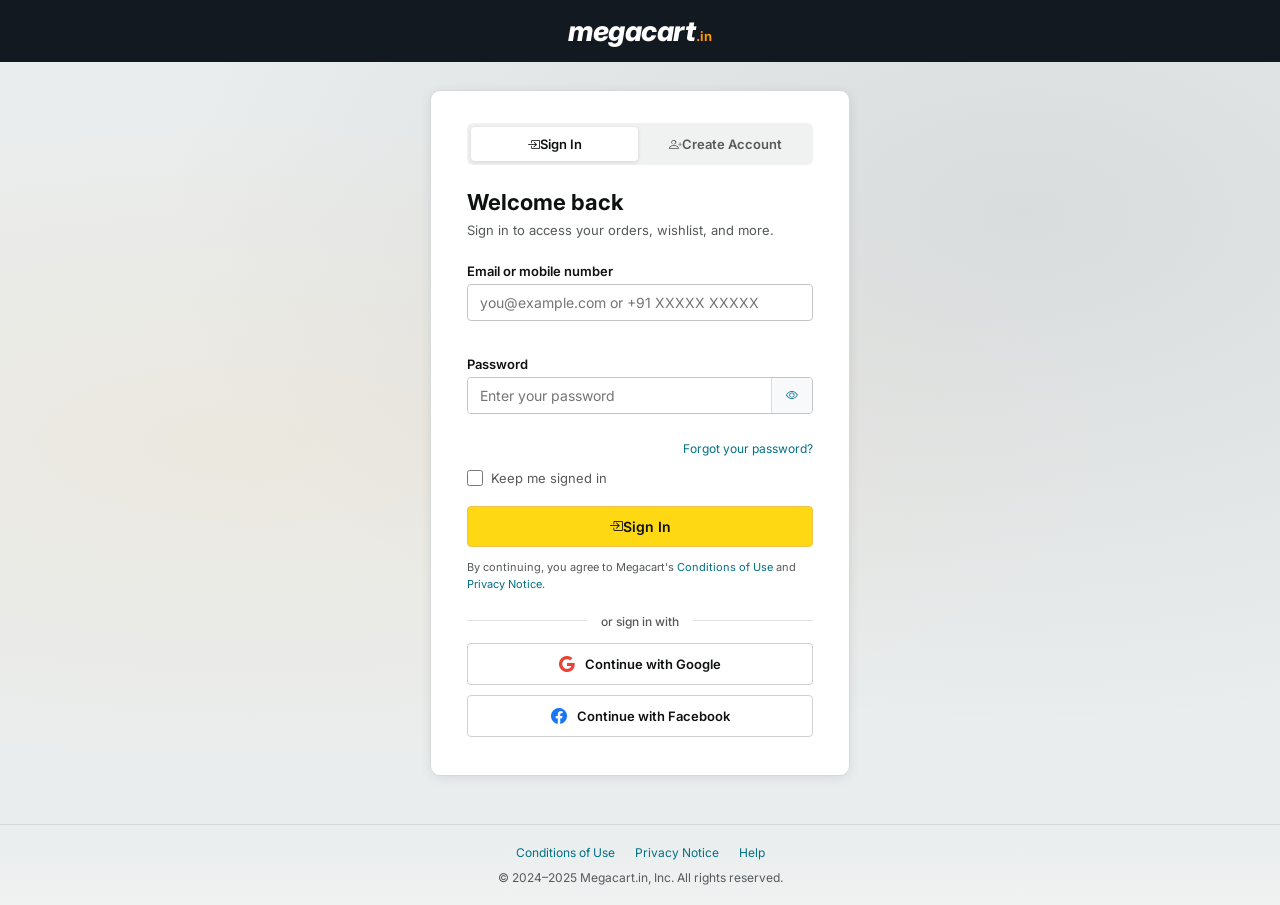
==== index.html @ c6b1d526 "Add files via upload" ====
<!DOCTYPE html>
<html lang="en">
<head>
  <meta charset="UTF-8" />
  <meta name="viewport" content="width=device-width, initial-scale=1.0" />
  <title>Megacart – Shop Smart, Live Better</title>

  <!-- ── AUTH GUARD ─────────────────────────────────────
       Runs synchronously (before CSS/JS load) so there is
       zero flash of the store for unauthenticated users.
  ──────────────────────────────────────────────────── -->
  <script>
    (function () {
      try {
        var user = JSON.parse(localStorage.getItem('megacart_user_v1'));
        if (!user || !user.email) {
          // Not logged in → go to login page, remembering where to return
          window.location.replace('login.html?redirect=index.html');
        }
      } catch (e) {
        window.location.replace('login.html?redirect=index.html');
      }
    })();
  </script>
 
  <link href="https://cdn.jsdelivr.net/npm/bootstrap@5.3.2/dist/css/bootstrap.min.css" rel="stylesheet" />
  
  <link href="https://cdn.jsdelivr.net/npm/bootstrap-icons@1.11.3/font/bootstrap-icons.min.css" rel="stylesheet" />
  <link rel="Shortcut-icon" href="megacart" type="images.png">
  
  <link rel="stylesheet" href="style.css" />
</head>
<body>


<header id="siteHeader">
  <nav class="navbar-top">
    <div class="nav-top-inner">

      
      <a href="#" class="nav-logo" id="logoLink">
        <span class="logo-text">megacart</span><span class="logo-dot">.in</span>
      </a>

      
      <div class="nav-delivery d-none d-md-flex">
        <i class="bi bi-geo-alt-fill delivery-icon"></i>
        <div class="delivery-text">
          <span class="deliver-to">Deliver to</span>
          <span class="deliver-loc">India</span>
        </div>
      </div>

      <!-- Search Bar -->
      <div class="nav-search">
        <select class="search-category" id="searchCategory">
          <option value="all">All</option>
          <option value="electronics">Electronics</option>
          <option value="fashion">Fashion</option>
          <option value="home">Home &amp; Kitchen</option>
          <option value="books">Books</option>
          <option value="sports">Sports</option>
          <option value="beauty">Beauty</option>
          <option value="toys">Toys</option>
        </select>
        <input
          type="text"
          id="searchInput"
          class="search-field"
          placeholder="Search Megacart..."
          autocomplete="off"
        />
        <button class="search-btn" id="searchBtn" aria-label="Search">
          <i class="bi bi-search"></i>
        </button>
      </div>

      <!-- Account & Lists (id used by JS to update when logged in) -->
      <div class="nav-account d-none d-md-flex" id="accountNavBtn">
        <a href="login.html" class="nav-link-item" id="openLoginBtn">
          <span class="nav-label">Hello, Sign in</span>
          <span class="nav-bold">Account &amp; Lists <i class="bi bi-chevron-down small"></i></span>
        </a>
      </div>
      

      <!-- Returns & Orders -->
      <div class="nav-orders d-none d-md-flex">
        <a href="#" class="nav-link-item">
          <span class="nav-label">Returns</span>
          <span class="nav-bold">&amp; Orders</span>
        </a>
      </div>

      <!-- Logout Button (shown only when logged in, controlled by JS) -->
      <button class="nav-logout-btn" id="navLogoutBtn" style="display:none;"
              onclick="handleLogout()" aria-label="Sign out">
        <i class="bi bi-box-arrow-right"></i>
        <span class="nav-logout-text">Sign Out</span>
      </button>

      <!-- Cart Button -->
      <div class="nav-cart" id="cartToggleBtn" role="button" tabindex="0" aria-label="Open cart">
        <i class="bi bi-cart3 cart-icon"></i>
        <span class="cart-count" id="cartCount">0</span>
        <span class="nav-bold d-none d-md-inline">Cart</span>
      </div>

      <!-- Mobile Hamburger -->
      <button class="hamburger-btn d-flex d-md-none" id="mobileMenuBtn" aria-label="Toggle menu">
        <i class="bi bi-list"></i>
      </button>
    </div>
  </nav>

  <!-- ===== SECONDARY NAV ===== -->
  <nav class="navbar-secondary">
    <div class="secondary-inner">
      <a href="#" class="sec-nav-link sec-nav-all" data-category="all">
        <i class="bi bi-list me-1"></i>All
      </a>
      <a href="#" class="sec-nav-link" data-category="deals">Today's Deals</a>
      <a href="#" class="sec-nav-link" data-category="electronics">Electronics</a>
      <a href="#" class="sec-nav-link" data-category="fashion">Fashion</a>
      <a href="#" class="sec-nav-link" data-category="home">Home &amp; Kitchen</a>
      <a href="#" class="sec-nav-link" data-category="books">Books</a>
      <a href="#" class="sec-nav-link" data-category="sports">Sports</a>
      <a href="#" class="sec-nav-link" data-category="beauty">Beauty</a>
      <a href="#" class="sec-nav-link" data-category="toys">Toys</a>
      <a href="#" class="sec-nav-link prime-link">
        <i class="bi bi-lightning-charge-fill me-1"></i>Prime
      </a>
    </div>
  </nav>

  <!-- Mobile Dropdown Menu -->
  <div class="mobile-menu" id="mobileMenu">
    <a href="login.html" class="mobile-menu-link" id="mobileAuthLink" style="color: var(--mc-orange); font-weight:700;"><i class="bi bi-person-circle me-2"></i>Sign In / Create Account</a>
    <a href="#" class="mobile-menu-link" data-category="all">All Categories</a>
    <a href="#" class="mobile-menu-link" data-category="deals">Today's Deals</a>
    <a href="#" class="mobile-menu-link" data-category="electronics">Electronics</a>
    <a href="#" class="mobile-menu-link" data-category="fashion">Fashion</a>
    <a href="#" class="mobile-menu-link" data-category="home">Home &amp; Kitchen</a>
    <a href="#" class="mobile-menu-link" data-category="books">Books</a>
    <a href="#" class="mobile-menu-link" data-category="sports">Sports</a>
    <a href="#" class="mobile-menu-link" data-category="beauty">Beauty</a>
    <a href="#" class="mobile-menu-link" data-category="toys">Toys</a>
    <a href="#" class="mobile-menu-link" id="mobileLogoutLink"
       style="display:none; color:#cc0c39; font-weight:700; border-top: 1px solid #444;"
       onclick="event.preventDefault(); handleLogout();">
      <i class="bi bi-box-arrow-right me-2"></i>Sign Out
    </a>
  </div>
</header>

<!-- =========================================================
     SLIDE-OUT CART PANEL
========================================================== -->
<div class="cart-overlay" id="cartOverlay"></div>
<aside class="cart-panel" id="cartPanel" aria-label="Shopping cart">
  <div class="cart-panel-header">
    <h2><i class="bi bi-cart3 me-2"></i>Your Cart</h2>
    <button class="cart-close-btn" id="cartCloseBtn" aria-label="Close cart">
      <i class="bi bi-x-lg"></i>
    </button>
  </div>

  <div class="cart-panel-body" id="cartItems">
    <!-- Cart items rendered by JS -->
    <div class="cart-empty" id="cartEmpty">
      <i class="bi bi-cart-x"></i>
      <p>Your cart is empty</p>
      <span>Add items to get started</span>
    </div>
  </div>

  <div class="cart-panel-footer" id="cartFooter" style="display:none;">
    <div class="cart-subtotal">
      <span>Subtotal (<span id="cartItemCount">0</span> items):</span>
      <strong id="cartSubtotal">&#8377;0.00</strong>
    </div>
    <button class="btn-checkout">Proceed to Checkout</button>
  </div>
</aside>

<!-- =========================================================
     TOAST NOTIFICATION
========================================================== -->
<div class="mc-toast" id="mcToast"></div>

<!-- =========================================================
     MAIN PAGE CONTENT
========================================================== -->
<main id="pageMain">

  <!-- ===== HERO CAROUSEL ===== -->
  <section class="hero-section" aria-label="Featured banners">
    <div id="heroCarousel" class="carousel slide carousel-fade" data-bs-ride="carousel" data-bs-interval="4500">
      <div class="carousel-indicators" id="carouselIndicators">
        <!-- Rendered by JS -->
      </div>
      <div class="carousel-inner" id="carouselInner">
        <!-- Rendered by JS -->
      </div>
      <button class="carousel-control-prev" type="button" data-bs-target="#heroCarousel" data-bs-slide="prev">
        <span class="carousel-control-prev-icon" aria-hidden="true"></span>
        <span class="visually-hidden">Previous</span>
      </button>
      <button class="carousel-control-next" type="button" data-bs-target="#heroCarousel" data-bs-slide="next">
        <span class="carousel-control-next-icon" aria-hidden="true"></span>
        <span class="visually-hidden">Next</span>
      </button>
    </div>
  </section>

  <!-- ===== SEARCH RESULTS (hidden by default) ===== -->
  <section class="mc-section" id="searchResultsSection" style="display:none;">
    <div class="section-header">
      <h2 class="section-title" id="searchResultsTitle">Search Results</h2>
      <button class="clear-search-btn" id="clearSearchBtn">
        <i class="bi bi-x-circle me-1"></i>Clear
      </button>
    </div>
    <div class="products-grid" id="searchResultsGrid"></div>
  </section>

  <!-- ===== HOME SECTIONS (shown by default) ===== -->
  <div id="homeContent">

    <!-- Category Boxes -->
    <section class="mc-section">
      <h2 class="section-title">Shop by Category</h2>
      <div class="category-grid" id="categoryGrid"></div>
    </section>

    <!-- New Arrivals 2025 -->
    <section class="mc-section new-arrivals-section">
      <div class="section-header">
        <h2 class="section-title">
          <i class="bi bi-rocket-takeoff-fill me-2" style="color:var(--mc-green);"></i>New Arrivals 2025
        </h2>
        <a href="#" class="see-all-link" data-filter="new-launch">See all new</a>
      </div>
      <div class="scroll-row-wrap">
        <button class="scroll-arrow scroll-left" data-target="newArrivalsRow" aria-label="Scroll left">
          <i class="bi bi-chevron-left"></i>
        </button>
        <div class="scroll-row" id="newArrivalsRow"></div>
        <button class="scroll-arrow scroll-right" data-target="newArrivalsRow" aria-label="Scroll right">
          <i class="bi bi-chevron-right"></i>
        </button>
      </div>
    </section>

    <!-- Best Sellers -->
    <section class="mc-section">
      <div class="section-header">
        <h2 class="section-title">Best Sellers</h2>
        <a href="#" class="see-all-link" data-filter="bestseller">See all</a>
      </div>
      <div class="scroll-row-wrap">
        <button class="scroll-arrow scroll-left" data-target="bestSellersRow" aria-label="Scroll left">
          <i class="bi bi-chevron-left"></i>
        </button>
        <div class="scroll-row" id="bestSellersRow"></div>
        <button class="scroll-arrow scroll-right" data-target="bestSellersRow" aria-label="Scroll right">
          <i class="bi bi-chevron-right"></i>
        </button>
      </div>
    </section>

    <!-- Deals of the Day -->
    <section class="mc-section deals-section">
      <div class="section-header">
        <h2 class="section-title">
          <i class="bi bi-lightning-charge-fill text-warning me-2"></i>Deals of the Day
        </h2>
        <a href="#" class="see-all-link" data-filter="deal">See all deals</a>
      </div>
      <div class="scroll-row-wrap">
        <button class="scroll-arrow scroll-left" data-target="dealsRow" aria-label="Scroll left">
          <i class="bi bi-chevron-left"></i>
        </button>
        <div class="scroll-row" id="dealsRow"></div>
        <button class="scroll-arrow scroll-right" data-target="dealsRow" aria-label="Scroll right">
          <i class="bi bi-chevron-right"></i>
        </button>
      </div>
    </section>

    <!-- Recommended for You -->
    <section class="mc-section">
      <div class="section-header">
        <h2 class="section-title">Recommended for You</h2>
        <a href="#" class="see-all-link">See all</a>
      </div>
      <div class="products-grid" id="recommendedGrid"></div>
    </section>

  </div><!-- end #homeContent -->

  <!-- ===== PROMO STRIP ===== -->
  <section class="promo-strip">
    <div class="promo-item">
      <i class="bi bi-truck"></i>
      <div>
        <strong>Free Delivery</strong>
        <span>On orders above &#8377;499</span>
      </div>
    </div>
    <div class="promo-item">
      <i class="bi bi-arrow-return-left"></i>
      <div>
        <strong>Easy Returns</strong>
        <span>30-day return policy</span>
      </div>
    </div>
    <div class="promo-item">
      <i class="bi bi-shield-check"></i>
      <div>
        <strong>Secure Payments</strong>
        <span>100% safe &amp; secure</span>
      </div>
    </div>
    <div class="promo-item">
      <i class="bi bi-headset"></i>
      <div>
        <strong>24/7 Support</strong>
        <span>Dedicated customer care</span>
      </div>
    </div>
  </section>

</main>

<!-- =========================================================
     PRODUCT DETAIL MODAL
========================================================== -->
<div class="modal-overlay" id="productModalOverlay"></div>
<div class="product-modal" id="productModal" role="dialog" aria-modal="true" aria-labelledby="modalProductTitle">
  <button class="modal-close-btn" id="modalCloseBtn" aria-label="Close product detail">
    <i class="bi bi-x-lg"></i>
  </button>
  <div class="product-modal-inner">
    <!-- Left: Image -->
    <div class="modal-gallery">
      <img src="" alt="" id="modalMainImage" class="modal-main-img" />
      <div class="modal-thumbnails" id="modalThumbnails"></div>
    </div>
    <!-- Right: Details -->
    <div class="modal-details">
      <span class="modal-badge" id="modalBadge"></span>
      <h2 id="modalProductTitle"></h2>
      <div class="modal-meta">
        <span class="modal-category" id="modalCategory"></span>
        <span class="modal-separator">|</span>
        <span id="modalRating"></span>
      </div>
      <div class="modal-price-block">
        <span class="modal-price" id="modalPrice"></span>
        <span class="modal-original-price" id="modalOriginalPrice"></span>
        <span class="modal-discount" id="modalDiscount"></span>
      </div>
      <p class="modal-description" id="modalDescription"></p>
      <ul class="modal-features" id="modalFeatures"></ul>
      <div class="modal-stock" id="modalStock"></div>
      <div class="modal-qty-row">
        <label>Qty:</label>
        <div class="qty-control">
          <button class="qty-btn" id="modalQtyDec">&#8722;</button>
          <span class="qty-value" id="modalQtyVal">1</span>
          <button class="qty-btn" id="modalQtyInc">+</button>
        </div>
      </div>
      <div class="modal-actions">
        <button class="btn-add-cart-modal" id="modalAddToCart">
          <i class="bi bi-cart-plus me-2"></i>Add to Cart
        </button>
        <button class="btn-buy-now">
          <i class="bi bi-bolt me-2"></i>Buy Now
        </button>
      </div>
      <div class="modal-delivery">
        <i class="bi bi-truck me-2"></i>
        <span>Free delivery by <strong id="modalDeliveryDate"></strong></span>
      </div>
    </div>
  </div>
</div>

<!-- =========================================================
     FOOTER
========================================================== -->
<footer class="site-footer">

  <!-- Back to top bar -->
  <div class="footer-top-bar" id="backToTop" role="button" tabindex="0">
    Back to top
  </div>

  <div class="footer-main">
    <div class="footer-columns">
      <div class="footer-col">
        <h4>Get to Know Us</h4>
        <ul>
          <li><a href="#">About Megacart</a></li>
          <li><a href="#">Careers</a></li>
          <li><a href="#">Press Releases</a></li>
          <li><a href="#">Megacart Cares</a></li>
        </ul>
      </div>
      <div class="footer-col">
        <h4>Connect With Us</h4>
        <ul>
          <li><a href="#"><i class="bi bi-facebook me-2"></i>Facebook</a></li>
          <li><a href="#"><i class="bi bi-twitter-x me-2"></i>Twitter / X</a></li>
          <li><a href="#"><i class="bi bi-instagram me-2"></i>Instagram</a></li>
          <li><a href="#"><i class="bi bi-youtube me-2"></i>YouTube</a></li>
        </ul>
      </div>
      <div class="footer-col">
        <h4>Make Money With Us</h4>
        <ul>
          <li><a href="#">Sell on Megacart</a></li>
          <li><a href="#">Become an Affiliate</a></li>
          <li><a href="#">Advertise Your Products</a></li>
          <li><a href="#">Self-Publish with Us</a></li>
        </ul>
      </div>
      <div class="footer-col">
        <h4>Let Us Help You</h4>
        <ul>
          <li><a href="#">Your Account</a></li>
          <li><a href="#">Your Orders</a></li>
          <li><a href="#">Shipping Rates &amp; Policies</a></li>
          <li><a href="#">Returns &amp; Replacements</a></li>
          <li><a href="#">Manage Your Content</a></li>
          <li><a href="#">Help</a></li>
        </ul>
      </div>
    </div>
  </div>

  <div class="footer-divider"></div>

  <div class="footer-bottom">
    <div class="footer-logo">
      <span class="logo-text">megacart</span><span class="logo-dot">.in</span>
    </div>
    <div class="footer-policies">
      <a href="#">Conditions of Use</a>
      <a href="#">Privacy Notice</a>
      <a href="#">Interest-Based Ads</a>
    </div>
    <p class="footer-copy">&copy; 2024&ndash;2025, Megacart.in, Inc. or its affiliates. All rights reserved.</p>
  </div>

</footer>

<!-- =========================================================
     LOGIN / REGISTER MODAL
========================================================== -->
<div class="auth-overlay" id="authOverlay"></div>
<div class="auth-modal" id="authModal" role="dialog" aria-modal="true" aria-labelledby="authTitle">

  <!-- Close button -->
  <button class="auth-close-btn" id="authCloseBtn" aria-label="Close">
    <i class="bi bi-x-lg"></i>
  </button>

  <!-- Megacart logo -->
  <div class="auth-logo">
    <span class="logo-text">megacart</span><span class="logo-dot">.in</span>
  </div>

  <!-- ── Sign In View ── -->
  <div class="auth-view" id="loginView" style="display:block;">
    <h2 class="auth-title" id="authTitle">Sign In</h2>

    <form id="loginForm" novalidate>
      <div class="auth-field">
        <label for="loginEmail">Email or mobile phone number</label>
        <input type="text" id="loginEmail" class="auth-input"
               placeholder="you@example.com" autocomplete="email" />
        <span class="field-error" id="loginEmailError"></span>
      </div>

      <div class="auth-field">
        <label for="loginPassword">Password</label>
        <div class="password-wrap" id="loginPwdWrap">
          <input type="password" id="loginPassword" class="auth-input"
                 placeholder="At least 6 characters" autocomplete="current-password" />
          <button type="button" class="toggle-pwd-btn" data-target="loginPassword">Show</button>
        </div>
        <span class="field-error" id="loginPasswordError"></span>
      </div>

      <button type="submit" class="auth-submit-btn">Sign In</button>
    </form>

    <p class="auth-terms">
      By continuing, you agree to Megacart's
      <a href="#">Conditions of Use</a> and <a href="#">Privacy Notice</a>.
    </p>

    <div class="auth-divider"><span>New to Megacart?</span></div>
    <button class="auth-switch-btn" id="goToRegister">
      <i class="bi bi-person-plus me-2"></i>Create your Megacart account
    </button>
  </div>

  <!-- ── Register View ── -->
  <div class="auth-view" id="registerView" style="display:none;">
    <h2 class="auth-title">Create Account</h2>

    <form id="registerForm" novalidate>
      <div class="auth-field">
        <label for="regName">Your name</label>
        <input type="text" id="regName" class="auth-input"
               placeholder="First and last name" autocomplete="name" />
        <span class="field-error" id="regNameError"></span>
      </div>

      <div class="auth-field">
        <label for="regEmail">Email address</label>
        <input type="email" id="regEmail" class="auth-input"
               placeholder="you@example.com" autocomplete="email" />
        <span class="field-error" id="regEmailError"></span>
      </div>

      <div class="auth-field">
        <label for="regPhone">Mobile number</label>
        <input type="tel" id="regPhone" class="auth-input"
               placeholder="10-digit mobile number" autocomplete="tel" maxlength="10" inputmode="numeric" />
        <span class="field-error" id="regPhoneError"></span>
      </div>

      <div class="auth-field">
        <label for="regPassword">Password</label>
        <div class="password-wrap" id="regPwdWrap">
          <input type="password" id="regPassword" class="auth-input"
                 placeholder="At least 6 characters" autocomplete="new-password" />
          <button type="button" class="toggle-pwd-btn" data-target="regPassword">Show</button>
        </div>
        <span class="field-error" id="regPasswordError"></span>
      </div>

      <div class="auth-field">
        <label for="regConfirm">Re-enter password</label>
        <input type="password" id="regConfirm" class="auth-input"
               placeholder="Re-enter your password" autocomplete="new-password" />
        <span class="field-error" id="regConfirmError"></span>
      </div>

      <button type="submit" class="auth-submit-btn">Create your Megacart account</button>
    </form>

    <p class="auth-terms">
      By creating an account, you agree to Megacart's
      <a href="#">Conditions of Use</a> and <a href="#">Privacy Notice</a>.
    </p>

    <div class="auth-divider"><span>Already have an account?</span></div>
    <button class="auth-switch-btn" id="goToLogin">
      <i class="bi bi-box-arrow-in-right me-2"></i>Sign in to your account
    </button>
  </div>

</div><!-- end #authModal -->

<!-- Bootstrap 5 JS Bundle -->
<script src="https://cdn.jsdelivr.net/npm/bootstrap@5.3.2/dist/js/bootstrap.bundle.min.js"></script>
<!-- Custom Script -->
<script src="script.js"></script>
</body>
</html>
---- style.css ----
/* =====================================================
   Megacart – style.css
   Amazon-inspired theme:
     Primary dark:  #131921  (top navbar)
     Secondary:     #232f3e  (secondary navbar)
     Accent orange: #ff9900
     Hover orange:  #f3a847
     Text:          #0f1111
     Muted text:    #565959
     Background:    #eaeded
   ===================================================== */

/* ── 1. CSS Variables ─────────────────────────────── */
:root {
  --mc-dark:        #131921;
  --mc-dark2:       #232f3e;
  --mc-orange:      #ff9900;
  --mc-orange-h:    #f3a847;
  --mc-orange-dark: #e47911;
  --mc-white:       #ffffff;
  --mc-bg:          #eaeded;
  --mc-card-bg:     #ffffff;
  --mc-text:        #0f1111;
  --mc-muted:       #565959;
  --mc-border:      #ddd;
  --mc-red:         #cc0c39;
  --mc-green:       #007600;
  --mc-blue:        #007185;
  --mc-yellow:      #ffd814;
  --mc-radius:      8px;
  --mc-shadow:      0 2px 8px rgba(0,0,0,.12);
  --mc-shadow-lg:   0 4px 20px rgba(0,0,0,.18);
  --mc-transition:  all 0.22s ease;
}

/* ── 2. Reset & Base ──────────────────────────────── */
*, *::before, *::after { box-sizing: border-box; margin: 0; padding: 0; }

html { scroll-behavior: smooth; }

body {
  font-family: 'Segoe UI', Arial, sans-serif;
  font-size: 14px;
  line-height: 1.5;
  background: var(--mc-bg);
  color: var(--mc-text);
  overflow-x: hidden;
}

a { text-decoration: none; color: inherit; }
img { max-width: 100%; display: block; }
button { cursor: pointer; }
ul { list-style: none; padding: 0; margin: 0; }

/* Custom scrollbar */
::-webkit-scrollbar { width: 6px; height: 6px; }
::-webkit-scrollbar-track { background: #f0f0f0; }
::-webkit-scrollbar-thumb { background: #bbb; border-radius: 3px; }
::-webkit-scrollbar-thumb:hover { background: #888; }

/* ── 3. TOP NAVBAR ────────────────────────────────── */
.navbar-top {
  background: var(--mc-dark);
  position: sticky;
  top: 0;
  z-index: 1000;
  box-shadow: 0 2px 6px rgba(0,0,0,.4);
}

.nav-top-inner {
  display: flex;
  align-items: center;
  gap: 6px;
  padding: 8px 12px;
  max-width: 1600px;
  margin: 0 auto;
}

/* Logo */
.nav-logo {
  display: flex;
  align-items: flex-end;
  border: 2px solid transparent;
  padding: 4px 6px;
  border-radius: 3px;
  text-decoration: none;
  flex-shrink: 0;
  transition: var(--mc-transition);
  white-space: nowrap;
}
.nav-logo:hover { border-color: var(--mc-white); }
.logo-text {
  font-size: 22px;
  font-weight: 800;
  color: var(--mc-white);
  letter-spacing: -0.5px;
  font-style: italic;
}
.logo-dot {
  font-size: 11px;
  color: var(--mc-orange);
  font-weight: 700;
  margin-bottom: 3px;
}

/* Delivery location */
.nav-delivery {
  display: flex;
  align-items: center;
  gap: 4px;
  border: 2px solid transparent;
  padding: 4px 6px;
  border-radius: 3px;
  transition: var(--mc-transition);
  flex-shrink: 0;
}
.nav-delivery:hover { border-color: var(--mc-white); }
.delivery-icon { color: var(--mc-white); font-size: 15px; }
.delivery-text { display: flex; flex-direction: column; }
.deliver-to { font-size: 11px; color: #ccc; }
.deliver-loc { font-size: 13px; font-weight: 700; color: var(--mc-white); white-space: nowrap; }

/* Search bar */
.nav-search {
  flex: 1;
  display: flex;
  border-radius: 4px;
  overflow: hidden;
  min-width: 0;
  max-width: 720px;
  height: 40px;
}
.search-category {
  background: #f3f3f3;
  border: none;
  padding: 0 10px;
  font-size: 12px;
  color: var(--mc-text);
  border-right: 1px solid #ccc;
  cursor: pointer;
  flex-shrink: 0;
  max-width: 120px;
}
.search-category:focus { outline: none; }
.search-field {
  flex: 1;
  border: none;
  padding: 0 14px;
  font-size: 15px;
  background: var(--mc-white);
  min-width: 0;
}
.search-field:focus { outline: none; }
.search-btn {
  background: var(--mc-orange);
  border: none;
  padding: 0 16px;
  font-size: 18px;
  color: var(--mc-text);
  flex-shrink: 0;
  transition: var(--mc-transition);
}
.search-btn:hover { background: var(--mc-orange-h); }

/* Nav link items (Account, Orders) */
.nav-account,
.nav-orders {
  flex-shrink: 0;
  border: 2px solid transparent;
  padding: 4px 6px;
  border-radius: 3px;
  transition: var(--mc-transition);
}
.nav-account:hover,
.nav-orders:hover { border-color: var(--mc-white); }
.nav-link-item {
  display: flex;
  flex-direction: column;
  color: var(--mc-white);
  text-decoration: none;
}
.nav-label { font-size: 11px; color: #ccc; }
.nav-bold { font-size: 13px; font-weight: 700; color: var(--mc-white); white-space: nowrap; }

/* Cart */
.nav-cart {
  display: flex;
  align-items: flex-end;
  gap: 3px;
  padding: 4px 8px;
  border: 2px solid transparent;
  border-radius: 3px;
  cursor: pointer;
  transition: var(--mc-transition);
  flex-shrink: 0;
  position: relative;
}
.nav-cart:hover { border-color: var(--mc-white); }
.cart-icon { font-size: 28px; color: var(--mc-white); }
.cart-count {
  position: absolute;
  top: 0;
  left: 22px;
  background: var(--mc-orange);
  color: var(--mc-text);
  font-size: 12px;
  font-weight: 800;
  min-width: 20px;
  height: 20px;
  border-radius: 50%;
  display: flex;
  align-items: center;
  justify-content: center;
  line-height: 1;
}

/* Hamburger */
.hamburger-btn {
  background: transparent;
  border: 2px solid transparent;
  color: var(--mc-white);
  font-size: 26px;
  border-radius: 3px;
  padding: 2px 6px;
  margin-left: auto;
  transition: var(--mc-transition);
}
.hamburger-btn:hover { border-color: var(--mc-white); }

/* ── Logout Button (Navbar) ───────────────────────── */
.nav-logout-btn {
  display: flex;
  align-items: center;
  gap: 6px;
  background: transparent;
  border: 2px solid #cc0c39;
  color: #ff6b6b;
  font-size: 13px;
  font-weight: 700;
  padding: 6px 12px;
  border-radius: 4px;
  cursor: pointer;
  flex-shrink: 0;
  transition: var(--mc-transition);
  white-space: nowrap;
  letter-spacing: 0.3px;
}
.nav-logout-btn i {
  font-size: 16px;
}
.nav-logout-btn:hover {
  background: #cc0c39;
  color: var(--mc-white);
  box-shadow: 0 0 12px rgba(204, 12, 57, 0.5);
  transform: translateY(-1px);
}
.nav-logout-btn:active {
  transform: translateY(0);
}
@media (max-width: 768px) {
  .nav-logout-text { display: none; }
  .nav-logout-btn {
    padding: 6px 8px;
    border-width: 1px;
  }
}

/* ── 4. SECONDARY NAVBAR ──────────────────────────── */
.navbar-secondary {
  background: var(--mc-dark2);
  overflow-x: auto;
  scrollbar-width: none;
}
.navbar-secondary::-webkit-scrollbar { display: none; }
.secondary-inner {
  display: flex;
  align-items: center;
  gap: 0;
  max-width: 1600px;
  margin: 0 auto;
  padding: 0 8px;
  white-space: nowrap;
}
.sec-nav-link {
  color: var(--mc-white);
  font-size: 13px;
  font-weight: 500;
  padding: 8px 14px;
  border: 2px solid transparent;
  border-radius: 3px;
  display: inline-block;
  transition: var(--mc-transition);
}
.sec-nav-link:hover, .sec-nav-link.active { border-color: var(--mc-white); color: var(--mc-white); }
.sec-nav-all { font-weight: 700; }
.prime-link { color: #00a8e0; }
.prime-link:hover { color: #00a8e0; border-color: #00a8e0; }

/* Mobile Menu (hidden by default) */
.mobile-menu {
  background: var(--mc-dark);
  display: none;
  flex-direction: column;
  border-top: 1px solid #333;
  max-height: 0;
  overflow: hidden;
  transition: max-height 0.3s ease;
}
.mobile-menu.open {
  display: flex;
  max-height: 500px;
}
.mobile-menu-link {
  color: var(--mc-white);
  padding: 12px 20px;
  font-size: 14px;
  border-bottom: 1px solid #333;
  transition: var(--mc-transition);
}
.mobile-menu-link:hover { background: #2a2a2a; color: var(--mc-orange); }

/* ── 5. CART PANEL (Slide-out) ────────────────────── */
.cart-overlay {
  position: fixed;
  inset: 0;
  background: rgba(0,0,0,.55);
  z-index: 1050;
  opacity: 0;
  pointer-events: none;
  transition: opacity 0.3s ease;
}
.cart-overlay.active {
  opacity: 1;
  pointer-events: all;
}

.cart-panel {
  position: fixed;
  top: 0;
  right: 0;
  width: min(420px, 100vw);
  height: 100%;
  background: var(--mc-white);
  z-index: 1100;
  display: flex;
  flex-direction: column;
  transform: translateX(100%);
  transition: transform 0.35s cubic-bezier(.4,0,.2,1);
  box-shadow: -4px 0 24px rgba(0,0,0,.2);
}
.cart-panel.open { transform: translateX(0); }

.cart-panel-header {
  display: flex;
  align-items: center;
  justify-content: space-between;
  padding: 14px 20px;
  background: #232f3e;
  color: var(--mc-white);
}
.cart-panel-header h2 { font-size: 18px; font-weight: 700; }
.cart-close-btn {
  background: transparent;
  border: none;
  color: var(--mc-white);
  font-size: 20px;
  padding: 4px;
  transition: var(--mc-transition);
}
.cart-close-btn:hover { color: var(--mc-orange); transform: rotate(90deg); }

.cart-panel-body {
  flex: 1;
  overflow-y: auto;
  padding: 12px 16px;
}

/* Empty cart state */
.cart-empty {
  display: flex;
  flex-direction: column;
  align-items: center;
  justify-content: center;
  height: 100%;
  gap: 8px;
  color: var(--mc-muted);
  text-align: center;
  padding: 40px 20px;
}
.cart-empty i { font-size: 64px; color: #ccc; }
.cart-empty p { font-size: 18px; font-weight: 600; color: var(--mc-text); }
.cart-empty span { font-size: 13px; }

/* Cart item cards */
.cart-item {
  display: flex;
  gap: 12px;
  padding: 14px 0;
  border-bottom: 1px solid #eee;
}
.cart-item-img {
  width: 72px;
  height: 72px;
  object-fit: contain;
  border-radius: 4px;
  border: 1px solid #eee;
  flex-shrink: 0;
  background: #fafafa;
}
.cart-item-info { flex: 1; min-width: 0; }
.cart-item-name {
  font-size: 13px;
  font-weight: 500;
  color: var(--mc-text);
  display: -webkit-box;
  -webkit-line-clamp: 2;
  line-clamp: 2;
  -webkit-box-orient: vertical;
  overflow: hidden;
  margin-bottom: 4px;
}
.cart-item-price { font-size: 16px; font-weight: 700; color: var(--mc-text); margin-bottom: 8px; }
.cart-item-controls {
  display: flex;
  align-items: center;
  gap: 8px;
}
.cart-qty-btn {
  background: #f0f2f2;
  border: 1px solid var(--mc-border);
  border-radius: 3px;
  width: 28px;
  height: 28px;
  font-size: 16px;
  font-weight: 600;
  color: var(--mc-text);
  display: flex;
  align-items: center;
  justify-content: center;
  transition: var(--mc-transition);
}
.cart-qty-btn:hover { background: var(--mc-orange); border-color: var(--mc-orange-dark); color: var(--mc-text); }
.cart-qty-display {
  font-size: 14px;
  font-weight: 700;
  min-width: 24px;
  text-align: center;
}
.cart-remove-btn {
  background: transparent;
  border: none;
  color: var(--mc-blue);
  font-size: 12px;
  padding: 0;
  margin-left: 4px;
  transition: var(--mc-transition);
}
.cart-remove-btn:hover { color: var(--mc-red); text-decoration: underline; }

.cart-panel-footer {
  padding: 16px 20px;
  border-top: 1px solid #eee;
  background: #fafafa;
}
.cart-subtotal {
  display: flex;
  justify-content: space-between;
  align-items: center;
  font-size: 14px;
  margin-bottom: 12px;
}
.cart-subtotal strong { font-size: 18px; font-weight: 700; }
.btn-checkout {
  width: 100%;
  background: var(--mc-yellow);
  border: 1px solid #fcd200;
  border-radius: 20px;
  padding: 10px;
  font-size: 14px;
  font-weight: 600;
  color: var(--mc-text);
  transition: var(--mc-transition);
}
.btn-checkout:hover { background: #f7ca00; }

/* ── 6. TOAST NOTIFICATION ────────────────────────── */
.mc-toast {
  position: fixed;
  bottom: 24px;
  right: 24px;
  background: #333;
  color: var(--mc-white);
  padding: 12px 20px;
  border-radius: 4px;
  font-size: 14px;
  z-index: 2000;
  box-shadow: var(--mc-shadow-lg);
  transform: translateY(40px);
  opacity: 0;
  pointer-events: none;
  transition: opacity 0.3s ease, transform 0.3s ease;
  max-width: 320px;
}
.mc-toast.show {
  opacity: 1;
  transform: translateY(0);
  pointer-events: all;
}
.mc-toast.success { border-left: 4px solid var(--mc-orange); }
.mc-toast.error   { border-left: 4px solid var(--mc-red); }

/* ── 7. HERO CAROUSEL ─────────────────────────────── */
.hero-section { background: var(--mc-dark); }
#heroCarousel { max-height: 400px; overflow: hidden; }
.carousel-item { max-height: 400px; }
.hero-slide {
  height: 400px;
  display: flex;
  align-items: center;
  padding: 40px 60px;
  position: relative;
  overflow: hidden;
}
/* Slide gradients */
.slide-1 { background: linear-gradient(120deg, #0f2027 0%, #203a43 50%, #2c5364 100%); }
.slide-2 { background: linear-gradient(120deg, #1a1a2e 0%, #16213e 50%, #0f3460 100%); }
.slide-3 { background: linear-gradient(120deg, #134e5e 0%, #71b280 100%); }
.slide-4 { background: linear-gradient(120deg, #870000 0%, #190a05 100%); }
.slide-5 { background: linear-gradient(120deg, #0d4f3c 0%, #1a6b52 50%, #086335 100%); }

.hero-content { max-width: 560px; z-index: 1; }
.hero-eyebrow {
  font-size: 13px;
  font-weight: 700;
  text-transform: uppercase;
  letter-spacing: 2px;
  color: var(--mc-orange);
  margin-bottom: 10px;
}
.hero-content h1 {
  font-size: clamp(28px, 4vw, 48px);
  font-weight: 800;
  color: var(--mc-white);
  line-height: 1.15;
  margin-bottom: 14px;
}
.hero-sub {
  font-size: clamp(13px, 1.5vw, 16px);
  color: rgba(255,255,255,.8);
  margin-bottom: 24px;
}
.hero-cta {
  display: inline-block;
  background: var(--mc-orange);
  color: var(--mc-text);
  font-size: 14px;
  font-weight: 700;
  padding: 12px 28px;
  border-radius: 4px;
  border: none;
  transition: var(--mc-transition);
  text-decoration: none;
}
.hero-cta:hover {
  background: var(--mc-orange-h);
  transform: translateY(-2px);
  box-shadow: 0 4px 12px rgba(255,153,0,.4);
  color: var(--mc-text);
}

@media (max-width: 576px) {
  .hero-slide { height: 260px; padding: 24px 20px; }
  #heroCarousel { max-height: 260px; }
  .carousel-item { max-height: 260px; }
}

/* ── 8. SECTIONS LAYOUT ───────────────────────────── */
.mc-section {
  background: var(--mc-card-bg);
  border-radius: var(--mc-radius);
  box-shadow: var(--mc-shadow);
  margin: 16px 16px 0;
  padding: 20px;
  overflow: hidden;
}
@media (max-width: 576px) {
  .mc-section { margin: 12px 8px 0; padding: 14px; }
}

.section-header {
  display: flex;
  align-items: center;
  justify-content: space-between;
  margin-bottom: 16px;
  flex-wrap: wrap;
  gap: 8px;
}
.section-title {
  font-size: clamp(18px, 2.5vw, 22px);
  font-weight: 700;
  color: var(--mc-text);
  margin-bottom: 16px;
}
.section-header .section-title { margin-bottom: 0; }
.see-all-link {
  font-size: 13px;
  color: var(--mc-blue);
  font-weight: 500;
  white-space: nowrap;
}
.see-all-link:hover { text-decoration: underline; }

.clear-search-btn {
  background: transparent;
  border: 1px solid var(--mc-border);
  border-radius: 4px;
  padding: 5px 12px;
  font-size: 13px;
  color: var(--mc-muted);
  transition: var(--mc-transition);
}
.clear-search-btn:hover { background: #f0f2f2; color: var(--mc-text); }

/* Deals section accent */
.deals-section { border-top: 3px solid var(--mc-orange); }

/* New Arrivals section accent */
.new-arrivals-section { border-top: 3px solid var(--mc-green); }

/* ── 9. CATEGORY GRID ─────────────────────────────── */
.category-grid {
  display: grid;
  grid-template-columns: repeat(auto-fill, minmax(130px, 1fr));
  gap: 12px;
}
.category-box {
  display: flex;
  flex-direction: column;
  align-items: center;
  justify-content: center;
  padding: 18px 10px;
  border-radius: var(--mc-radius);
  border: 1px solid var(--mc-border);
  cursor: pointer;
  transition: var(--mc-transition);
  gap: 8px;
  text-align: center;
  background: var(--mc-white);
}
.category-box:hover {
  border-color: var(--mc-orange);
  box-shadow: 0 2px 12px rgba(255,153,0,.2);
  transform: translateY(-2px);
}
.cat-icon { font-size: 32px; }
.cat-name { font-size: 13px; font-weight: 600; color: var(--mc-text); }
.cat-count { font-size: 11px; color: var(--mc-muted); }

/* ── 10. SCROLL ROWS ──────────────────────────────── */
.scroll-row-wrap {
  position: relative;
  display: flex;
  align-items: center;
}
.scroll-row {
  display: flex;
  gap: 12px;
  overflow-x: auto;
  scroll-behavior: smooth;
  scrollbar-width: none;
  padding: 8px 4px 12px;
  flex: 1;
}
.scroll-row::-webkit-scrollbar { display: none; }

.scroll-arrow {
  position: absolute;
  top: 50%;
  transform: translateY(-50%);
  z-index: 10;
  background: var(--mc-white);
  border: 1px solid var(--mc-border);
  border-radius: 50%;
  width: 36px;
  height: 36px;
  display: flex;
  align-items: center;
  justify-content: center;
  font-size: 14px;
  color: var(--mc-text);
  box-shadow: var(--mc-shadow);
  transition: var(--mc-transition);
  cursor: pointer;
}
.scroll-arrow:hover { background: var(--mc-orange); border-color: var(--mc-orange-dark); color: var(--mc-white); }
.scroll-left { left: -18px; }
.scroll-right { right: -18px; }
@media (max-width: 576px) {
  .scroll-left { left: 0; }
  .scroll-right { right: 0; }
}

/* ── 11. PRODUCTS GRID ────────────────────────────── */
.products-grid {
  display: grid;
  grid-template-columns: repeat(auto-fill, minmax(190px, 1fr));
  gap: 12px;
}
@media (max-width: 480px) {
  .products-grid { grid-template-columns: repeat(2, 1fr); gap: 8px; }
}

/* ── 12. PRODUCT CARDS ────────────────────────────── */
.product-card {
  background: var(--mc-card-bg);
  border-radius: var(--mc-radius);
  border: 1px solid transparent;
  overflow: hidden;
  cursor: pointer;
  transition: var(--mc-transition);
  display: flex;
  flex-direction: column;
  position: relative;
  /* Fixed width for scroll rows */
}
.product-card.scroll-card { flex: 0 0 190px; width: 190px; }

.product-card:hover {
  border-color: var(--mc-orange);
  box-shadow: 0 4px 16px rgba(0,0,0,.14);
  transform: translateY(-2px);
}

/* Badge */
.card-badge {
  position: absolute;
  top: 8px;
  left: 8px;
  font-size: 10px;
  font-weight: 700;
  padding: 3px 8px;
  border-radius: 3px;
  text-transform: uppercase;
  letter-spacing: .5px;
  z-index: 2;
}
.badge-deal  { background: var(--mc-red);    color: var(--mc-white); }
.badge-new   { background: var(--mc-green);  color: var(--mc-white); }
.badge-hot   { background: var(--mc-orange); color: var(--mc-text); }
.badge-bs    { background: var(--mc-dark2);  color: var(--mc-white); }

/* Image area */
.card-img-wrap {
  height: 175px;
  display: flex;
  align-items: center;
  justify-content: center;
  background: #fafafa;
  padding: 12px;
  overflow: hidden;
}
.card-img {
  max-height: 150px;
  width: auto;
  max-width: 100%;
  object-fit: contain;
  transition: transform 0.3s ease;
}
.product-card:hover .card-img { transform: scale(1.07); }

/* Card body */
.card-body {
  padding: 10px 12px 12px;
  display: flex;
  flex-direction: column;
  flex: 1;
}
.card-title {
  font-size: 13px;
  font-weight: 500;
  color: var(--mc-text);
  display: -webkit-box;
  -webkit-line-clamp: 2;
  line-clamp: 2;
  -webkit-box-orient: vertical;
  overflow: hidden;
  margin-bottom: 6px;
  line-height: 1.4;
}
/* Star rating */
.card-rating {
  display: flex;
  align-items: center;
  gap: 4px;
  margin-bottom: 6px;
}
.stars { color: #f0a500; font-size: 12px; letter-spacing: 1px; }
.rating-count { font-size: 11px; color: var(--mc-blue); }

/* Price */
.card-price-row { display: flex; align-items: baseline; gap: 6px; flex-wrap: wrap; margin-bottom: 8px; }
.card-price { font-size: 17px; font-weight: 700; color: var(--mc-text); }
.card-mrp { font-size: 12px; color: var(--mc-muted); text-decoration: line-through; }
.card-discount { font-size: 12px; font-weight: 700; color: var(--mc-red); }

/* Add to cart button */
.btn-add-cart {
  margin-top: auto;
  background: var(--mc-yellow);
  border: 1px solid #fcd200;
  border-radius: 20px;
  padding: 7px 14px;
  font-size: 13px;
  font-weight: 600;
  color: var(--mc-text);
  width: 100%;
  transition: var(--mc-transition);
}
.btn-add-cart:hover { background: #f7ca00; box-shadow: 0 2px 6px rgba(0,0,0,.15); }
.btn-add-cart.in-cart {
  background: var(--mc-orange);
  border-color: var(--mc-orange-dark);
}

/* No results */
.no-results {
  text-align: center;
  padding: 60px 20px;
  color: var(--mc-muted);
  grid-column: 1 / -1;
}
.no-results i { font-size: 56px; display: block; margin-bottom: 12px; color: #ccc; }
.no-results h3 { font-size: 20px; font-weight: 600; color: var(--mc-text); margin-bottom: 6px; }

/* ── 13. PROMO STRIP ──────────────────────────────── */
.promo-strip {
  display: flex;
  flex-wrap: wrap;
  justify-content: space-around;
  align-items: center;
  gap: 20px;
  background: var(--mc-white);
  margin: 16px 16px 0;
  border-radius: var(--mc-radius);
  padding: 20px;
  box-shadow: var(--mc-shadow);
}
.promo-item {
  display: flex;
  align-items: center;
  gap: 12px;
  flex: 1;
  min-width: 180px;
}
.promo-item > i { font-size: 30px; color: var(--mc-orange); }
.promo-item strong { display: block; font-size: 14px; color: var(--mc-text); }
.promo-item span { font-size: 12px; color: var(--mc-muted); }

/* ── 14. PRODUCT MODAL ────────────────────────────── */
.modal-overlay {
  position: fixed;
  inset: 0;
  background: rgba(0,0,0,.6);
  z-index: 1200;
  opacity: 0;
  pointer-events: none;
  transition: opacity 0.3s ease;
}
.modal-overlay.active { opacity: 1; pointer-events: all; }

.product-modal {
  position: fixed;
  top: 50%;
  left: 50%;
  transform: translate(-50%, -48%) scale(.95);
  z-index: 1300;
  background: var(--mc-white);
  border-radius: 12px;
  width: min(860px, 94vw);
  max-height: 90vh;
  overflow-y: auto;
  box-shadow: var(--mc-shadow-lg);
  opacity: 0;
  pointer-events: none;
  transition: opacity 0.3s ease, transform 0.3s ease;
}
.product-modal.active {
  opacity: 1;
  pointer-events: all;
  transform: translate(-50%, -50%) scale(1);
}

.modal-close-btn {
  position: absolute;
  top: 12px;
  right: 14px;
  background: #f0f2f2;
  border: none;
  border-radius: 50%;
  width: 32px;
  height: 32px;
  display: flex;
  align-items: center;
  justify-content: center;
  font-size: 16px;
  color: var(--mc-text);
  z-index: 10;
  transition: var(--mc-transition);
}
.modal-close-btn:hover { background: var(--mc-orange); color: var(--mc-white); transform: rotate(90deg); }

.product-modal-inner {
  display: grid;
  grid-template-columns: 1fr 1.4fr;
  gap: 0;
}
@media (max-width: 640px) {
  .product-modal-inner { grid-template-columns: 1fr; }
}

.modal-gallery {
  padding: 24px;
  display: flex;
  flex-direction: column;
  align-items: center;
  gap: 14px;
  border-right: 1px solid #eee;
  background: #fafafa;
  border-radius: 12px 0 0 12px;
}
.modal-main-img {
  width: 100%;
  max-width: 280px;
  height: 280px;
  object-fit: contain;
  border-radius: 8px;
}
.modal-thumbnails {
  display: flex;
  gap: 8px;
  flex-wrap: wrap;
  justify-content: center;
}
.modal-thumb {
  width: 54px;
  height: 54px;
  object-fit: contain;
  border: 2px solid var(--mc-border);
  border-radius: 4px;
  cursor: pointer;
  transition: var(--mc-transition);
  background: var(--mc-white);
  padding: 2px;
}
.modal-thumb:hover, .modal-thumb.active { border-color: var(--mc-orange); }

.modal-details {
  padding: 28px 28px 24px;
  display: flex;
  flex-direction: column;
  gap: 10px;
}
.modal-badge {
  display: inline-block;
  font-size: 11px;
  font-weight: 700;
  padding: 3px 10px;
  border-radius: 3px;
  text-transform: uppercase;
  letter-spacing: .5px;
  align-self: flex-start;
}
.modal-badge:empty { display: none; }

.modal-details h2 {
  font-size: clamp(16px, 2vw, 20px);
  font-weight: 600;
  color: var(--mc-text);
  line-height: 1.4;
}
.modal-meta { display: flex; align-items: center; gap: 8px; font-size: 13px; }
.modal-category { color: var(--mc-blue); font-weight: 500; }
.modal-separator { color: #ccc; }

.modal-price-block { display: flex; align-items: baseline; gap: 10px; flex-wrap: wrap; }
.modal-price { font-size: 26px; font-weight: 700; color: var(--mc-text); }
.modal-original-price { font-size: 16px; color: var(--mc-muted); text-decoration: line-through; }
.modal-discount { font-size: 16px; font-weight: 700; color: var(--mc-red); }

.modal-description { font-size: 13px; color: var(--mc-muted); line-height: 1.6; }

.modal-features {
  padding-left: 0;
  display: flex;
  flex-direction: column;
  gap: 4px;
}
.modal-features li {
  font-size: 13px;
  color: var(--mc-text);
  padding-left: 16px;
  position: relative;
}
.modal-features li::before {
  content: '✓';
  position: absolute;
  left: 0;
  color: var(--mc-green);
  font-weight: 700;
}

.modal-stock { font-size: 14px; font-weight: 600; color: var(--mc-green); }
.modal-stock.out { color: var(--mc-red); }

.modal-qty-row {
  display: flex;
  align-items: center;
  gap: 12px;
}
.modal-qty-row label { font-size: 14px; font-weight: 600; }
.qty-control {
  display: flex;
  align-items: center;
  border: 1px solid var(--mc-border);
  border-radius: 4px;
  overflow: hidden;
}
.qty-btn {
  background: #f0f2f2;
  border: none;
  width: 32px;
  height: 32px;
  font-size: 18px;
  font-weight: 600;
  display: flex;
  align-items: center;
  justify-content: center;
  transition: var(--mc-transition);
}
.qty-btn:hover { background: var(--mc-orange); color: var(--mc-white); }
.qty-value {
  width: 36px;
  text-align: center;
  font-size: 15px;
  font-weight: 700;
  border-left: 1px solid var(--mc-border);
  border-right: 1px solid var(--mc-border);
  height: 32px;
  display: flex;
  align-items: center;
  justify-content: center;
}

.modal-actions { display: flex; gap: 10px; flex-wrap: wrap; }
.btn-add-cart-modal {
  flex: 1;
  background: var(--mc-yellow);
  border: 1px solid #fcd200;
  border-radius: 20px;
  padding: 10px 18px;
  font-size: 14px;
  font-weight: 600;
  color: var(--mc-text);
  transition: var(--mc-transition);
  min-width: 140px;
}
.btn-add-cart-modal:hover { background: #f7ca00; }
.btn-buy-now {
  flex: 1;
  background: var(--mc-orange);
  border: 1px solid var(--mc-orange-dark);
  border-radius: 20px;
  padding: 10px 18px;
  font-size: 14px;
  font-weight: 600;
  color: var(--mc-text);
  transition: var(--mc-transition);
  min-width: 140px;
}
.btn-buy-now:hover { background: var(--mc-orange-h); }

.modal-delivery { font-size: 13px; color: var(--mc-muted); }
.modal-delivery i { color: var(--mc-dark2); }

/* ── 15. FOOTER ───────────────────────────────────── */
.site-footer { background: var(--mc-dark); margin-top: 20px; }

.footer-top-bar {
  background: #37475a;
  color: var(--mc-white);
  text-align: center;
  padding: 14px;
  font-size: 13px;
  cursor: pointer;
  transition: var(--mc-transition);
}
.footer-top-bar:hover { background: #485769; }

.footer-main { padding: 40px 60px; }
.footer-columns {
  display: grid;
  grid-template-columns: repeat(auto-fit, minmax(160px, 1fr));
  gap: 32px;
}
.footer-col h4 {
  color: var(--mc-white);
  font-size: 15px;
  font-weight: 700;
  margin-bottom: 14px;
}
.footer-col ul { display: flex; flex-direction: column; gap: 8px; }
.footer-col a {
  color: #ccc;
  font-size: 13px;
  transition: var(--mc-transition);
}
.footer-col a:hover { color: var(--mc-white); }

.footer-divider { border-top: 1px solid #3a4553; margin: 0 60px; }

.footer-bottom {
  display: flex;
  flex-wrap: wrap;
  align-items: center;
  justify-content: center;
  gap: 16px;
  padding: 24px 40px;
  text-align: center;
}
.footer-logo { display: flex; align-items: flex-end; }
.footer-policies {
  display: flex;
  gap: 16px;
  flex-wrap: wrap;
  justify-content: center;
}
.footer-policies a { color: #aaa; font-size: 12px; }
.footer-policies a:hover { color: var(--mc-white); text-decoration: underline; }
.footer-copy { color: #888; font-size: 12px; width: 100%; text-align: center; }

@media (max-width: 768px) {
  .footer-main { padding: 30px 20px; }
  .footer-divider { margin: 0 20px; }
  .footer-bottom { padding: 20px; }
}

/* ── 16. UTILITIES ────────────────────────────────── */
.d-none { display: none !important; }

/* ── 17. AUTH MODAL ───────────────────────────────── */
.auth-overlay {
  position: fixed;
  inset: 0;
  background: rgba(0,0,0,.6);
  z-index: 1400;
  opacity: 0;
  pointer-events: none;
  transition: opacity 0.3s ease;
}
.auth-overlay.active { opacity: 1; pointer-events: all; }

.auth-modal {
  position: fixed;
  top: 50%;
  left: 50%;
  transform: translate(-50%, -46%) scale(.94);
  z-index: 1500;
  background: var(--mc-white);
  border-radius: 8px;
  width: min(420px, 94vw);
  max-height: 92vh;
  overflow-y: auto;
  padding: 28px 32px 28px;
  box-shadow: 0 8px 48px rgba(0,0,0,.28);
  opacity: 0;
  pointer-events: none;
  transition: opacity 0.3s ease, transform 0.3s ease;
}
.auth-modal.active {
  opacity: 1;
  pointer-events: all;
  transform: translate(-50%, -50%) scale(1);
}

/* Close button */
.auth-close-btn {
  position: absolute;
  top: 12px;
  right: 14px;
  background: transparent;
  border: none;
  font-size: 18px;
  color: var(--mc-muted);
  padding: 4px;
  line-height: 1;
  transition: var(--mc-transition);
}
.auth-close-btn:hover { color: var(--mc-text); transform: rotate(90deg); }

/* Logo inside modal */
.auth-logo {
  display: flex;
  align-items: flex-end;
  justify-content: center;
  margin-bottom: 20px;
  text-decoration: none;
}
.auth-logo .logo-text { font-size: 26px; }
.auth-logo .logo-dot  { font-size: 13px; }

/* View containers — display toggled by JS via inline style */
.auth-view { overflow: hidden; }

.auth-title {
  font-size: 22px;
  font-weight: 600;
  color: var(--mc-text);
  margin-bottom: 18px;
}

/* Form fields */
.auth-field {
  display: flex;
  flex-direction: column;
  gap: 5px;
  margin-bottom: 14px;
}
.auth-field label {
  font-size: 13px;
  font-weight: 600;
  color: var(--mc-text);
}
.auth-input {
  padding: 9px 12px;
  border: 1px solid var(--mc-border);
  border-radius: 4px;
  font-size: 14px;
  color: var(--mc-text);
  background: var(--mc-white);
  width: 100%;
  transition: border-color 0.2s ease, box-shadow 0.2s ease;
}
.auth-input:focus {
  outline: none;
  border-color: #e77600;
  box-shadow: 0 0 0 3px rgba(231,118,0,.2);
}
.auth-input.error { border-color: var(--mc-red); }

/* Password wrap — border on wrapper, not input */
.password-wrap {
  display: flex;
  align-items: stretch;
  border: 1px solid var(--mc-border);
  border-radius: 4px;
  overflow: hidden;
  transition: border-color 0.2s ease, box-shadow 0.2s ease;
}
.password-wrap:focus-within {
  border-color: #e77600;
  box-shadow: 0 0 0 3px rgba(231,118,0,.2);
}
.password-wrap.error { border-color: var(--mc-red); }
.password-wrap .auth-input {
  border: none;
  flex: 1;
  border-radius: 0;
  box-shadow: none !important;
}
.toggle-pwd-btn {
  background: #f8f9fa;
  border: none;
  border-left: 1px solid var(--mc-border);
  padding: 0 14px;
  font-size: 12px;
  font-weight: 700;
  color: var(--mc-blue);
  cursor: pointer;
  white-space: nowrap;
  transition: var(--mc-transition);
  flex-shrink: 0;
}
.toggle-pwd-btn:hover { background: #e8f0fe; }

/* Inline field errors */
.field-error {
  font-size: 12px;
  color: var(--mc-red);
  min-height: 16px;
  display: block;
}

/* Submit button */
.auth-submit-btn {
  width: 100%;
  padding: 10px;
  background: var(--mc-yellow);
  border: 1px solid #fcd200;
  border-radius: 4px;
  font-size: 14px;
  font-weight: 600;
  color: var(--mc-text);
  margin-top: 4px;
  transition: var(--mc-transition);
}
.auth-submit-btn:hover { background: #f7ca00; box-shadow: 0 2px 6px rgba(0,0,0,.12); }

/* Terms text */
.auth-terms {
  font-size: 11px;
  color: var(--mc-muted);
  margin: 10px 0 16px;
  line-height: 1.6;
}
.auth-terms a { color: var(--mc-blue); }
.auth-terms a:hover { text-decoration: underline; color: var(--mc-red); }

/* Divider with label */
.auth-divider {
  text-align: center;
  position: relative;
  margin: 16px 0 14px;
}
.auth-divider::before {
  content: "";
  position: absolute;
  top: 50%;
  left: 0; right: 0;
  height: 1px;
  background: var(--mc-border);
}
.auth-divider span {
  background: var(--mc-white);
  padding: 0 12px;
  position: relative;
  font-size: 12px;
  color: var(--mc-muted);
}

/* Switch view button ("Create account" / "Sign in") */
.auth-switch-btn {
  width: 100%;
  padding: 9px;
  background: #f0f2f2;
  border: 1px solid var(--mc-border);
  border-radius: 4px;
  font-size: 13px;
  font-weight: 600;
  color: var(--mc-text);
  transition: var(--mc-transition);
}
.auth-switch-btn:hover { background: #e3e6e6; }

/* ── 18. ACCOUNT DROPDOWN ─────────────────────────── */
/* Add relative positioning so dropdown can position itself */
.nav-account { position: relative; }

.account-menu-trigger {
  cursor: pointer;
  display: flex;
  flex-direction: column;
  border: 2px solid transparent;
  padding: 4px 6px;
  border-radius: 3px;
  transition: var(--mc-transition);
}
.account-menu-trigger:hover { border-color: var(--mc-white); }

.account-dropdown {
  position: absolute;
  top: calc(100% + 6px);
  right: 0;
  background: var(--mc-white);
  border: 1px solid var(--mc-border);
  border-radius: 6px;
  min-width: 230px;
  box-shadow: var(--mc-shadow-lg);
  z-index: 1050;
  display: none;
  overflow: hidden;
  animation: dropdownFade 0.15s ease;
}
.account-dropdown.show { display: block; }

@keyframes dropdownFade {
  from { opacity: 0; transform: translateY(-6px); }
  to   { opacity: 1; transform: translateY(0); }
}

.account-dropdown-header {
  display: flex;
  align-items: center;
  gap: 12px;
  padding: 14px 16px;
  background: #f8f9fa;
  border-bottom: 1px solid var(--mc-border);
}
.account-dropdown-header .acc-avatar {
  width: 40px; height: 40px;
  border-radius: 50%;
  background: var(--mc-dark2);
  color: var(--mc-white);
  display: flex; align-items: center; justify-content: center;
  font-size: 18px; font-weight: 700;
  flex-shrink: 0;
}
.account-dropdown-header strong { font-size: 14px; display: block; color: var(--mc-text); }
.account-dropdown-header p { font-size: 11px; color: var(--mc-muted); margin: 0; }

.account-dropdown-divider { border: none; border-top: 1px solid var(--mc-border); margin: 4px 0; }

.account-dropdown-item {
  display: flex;
  align-items: center;
  gap: 8px;
  padding: 10px 16px;
  font-size: 13px;
  color: var(--mc-text);
  background: transparent;
  border: none;
  width: 100%;
  text-align: left;
  text-decoration: none;
  transition: background 0.15s ease;
  cursor: pointer;
}
.account-dropdown-item:hover { background: #f0f2f2; color: var(--mc-orange); }
.logout-btn { color: var(--mc-red); }
.logout-btn:hover { background: #fff0f0; color: var(--mc-red); }
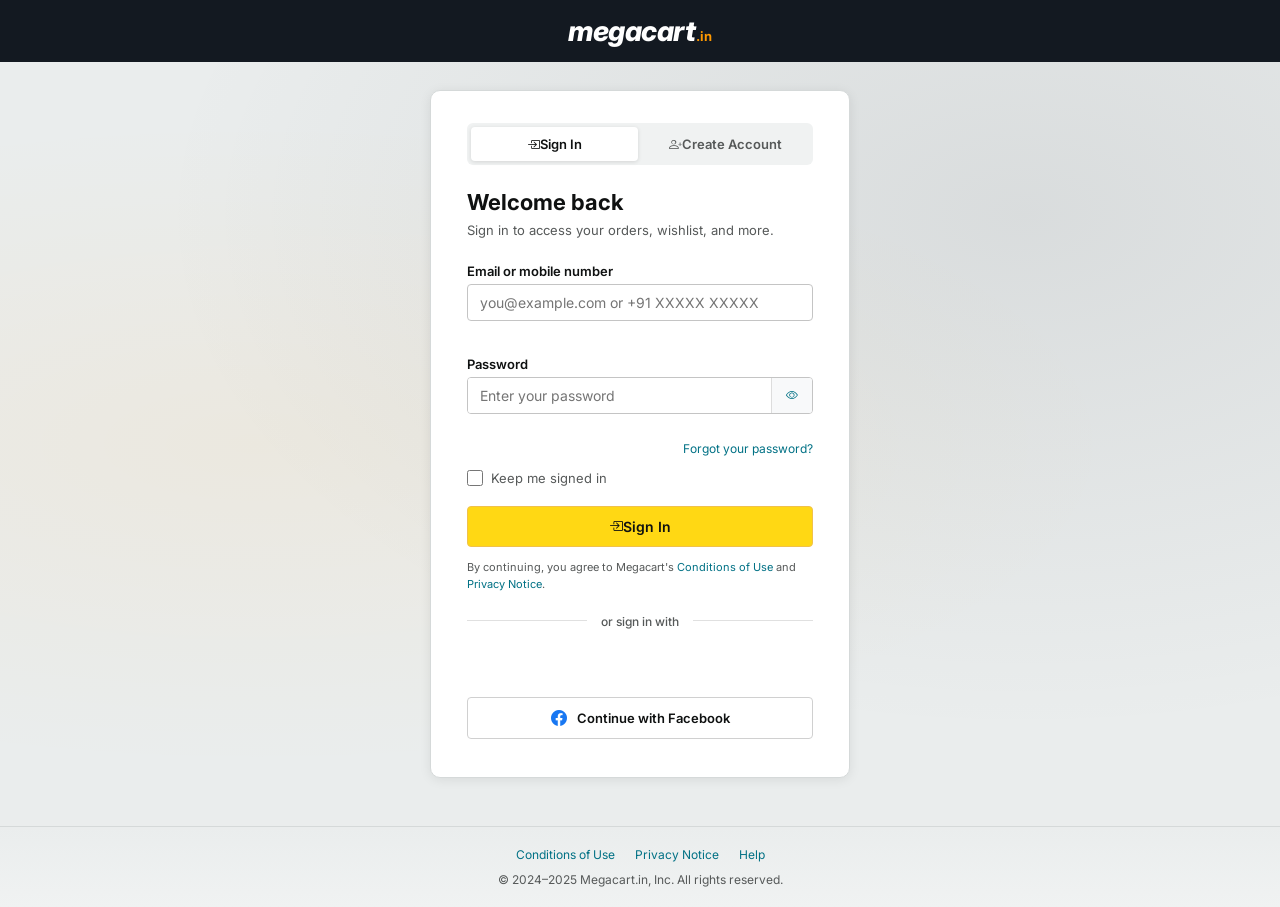
==== commit da359e2e: "Add files via upload" ====
--- a/index.html
+++ b/index.html
@@ -14,7 +14,6 @@
       try {
         var user = JSON.parse(localStorage.getItem('megacart_user_v1'));
         if (!user || !user.email) {
-          // Not logged in → go to login page, remembering where to return
           window.location.replace('login.html?redirect=index.html');
         }
       } catch (e) {
@@ -22,27 +21,21 @@
       }
     })();
   </script>
- 
+
   <link href="https://cdn.jsdelivr.net/npm/bootstrap@5.3.2/dist/css/bootstrap.min.css" rel="stylesheet" />
-  
   <link href="https://cdn.jsdelivr.net/npm/bootstrap-icons@1.11.3/font/bootstrap-icons.min.css" rel="stylesheet" />
-  <link rel="Shortcut-icon" href="megacart" type="images.png">
-  
   <link rel="stylesheet" href="style.css" />
 </head>
 <body>
 
-
 <header id="siteHeader">
   <nav class="navbar-top">
     <div class="nav-top-inner">
 
-      
       <a href="#" class="nav-logo" id="logoLink">
         <span class="logo-text">megacart</span><span class="logo-dot">.in</span>
       </a>
 
-      
       <div class="nav-delivery d-none d-md-flex">
         <i class="bi bi-geo-alt-fill delivery-icon"></i>
         <div class="delivery-text">
@@ -63,26 +56,19 @@
           <option value="beauty">Beauty</option>
           <option value="toys">Toys</option>
         </select>
-        <input
-          type="text"
-          id="searchInput"
-          class="search-field"
-          placeholder="Search Megacart..."
-          autocomplete="off"
-        />
+        <input type="text" id="searchInput" class="search-field" placeholder="Search Megacart..." autocomplete="off" />
         <button class="search-btn" id="searchBtn" aria-label="Search">
           <i class="bi bi-search"></i>
         </button>
       </div>
 
-      <!-- Account & Lists (id used by JS to update when logged in) -->
+      <!-- Account & Lists -->
       <div class="nav-account d-none d-md-flex" id="accountNavBtn">
         <a href="login.html" class="nav-link-item" id="openLoginBtn">
           <span class="nav-label">Hello, Sign in</span>
           <span class="nav-bold">Account &amp; Lists <i class="bi bi-chevron-down small"></i></span>
         </a>
       </div>
-      
 
       <!-- Returns & Orders -->
       <div class="nav-orders d-none d-md-flex">
@@ -92,7 +78,7 @@
         </a>
       </div>
 
-      <!-- Logout Button (shown only when logged in, controlled by JS) -->
+      <!-- Logout Button -->
       <button class="nav-logout-btn" id="navLogoutBtn" style="display:none;"
               onclick="handleLogout()" aria-label="Sign out">
         <i class="bi bi-box-arrow-right"></i>
@@ -113,12 +99,10 @@
     </div>
   </nav>
 
-  <!-- ===== SECONDARY NAV ===== -->
+  <!-- SECONDARY NAV -->
   <nav class="navbar-secondary">
     <div class="secondary-inner">
-      <a href="#" class="sec-nav-link sec-nav-all" data-category="all">
-        <i class="bi bi-list me-1"></i>All
-      </a>
+      <a href="#" class="sec-nav-link sec-nav-all" data-category="all"><i class="bi bi-list me-1"></i>All</a>
       <a href="#" class="sec-nav-link" data-category="deals">Today's Deals</a>
       <a href="#" class="sec-nav-link" data-category="electronics">Electronics</a>
       <a href="#" class="sec-nav-link" data-category="fashion">Fashion</a>
@@ -127,9 +111,8 @@
       <a href="#" class="sec-nav-link" data-category="sports">Sports</a>
       <a href="#" class="sec-nav-link" data-category="beauty">Beauty</a>
       <a href="#" class="sec-nav-link" data-category="toys">Toys</a>
-      <a href="#" class="sec-nav-link prime-link">
-        <i class="bi bi-lightning-charge-fill me-1"></i>Prime
-      </a>
+      <a href="#" class="sec-nav-link prime-link"><i class="bi bi-lightning-charge-fill me-1"></i>Prime</a>
+      <a href="db-admin.html" class="sec-nav-link" style="color:#ff9900;font-weight:700;"><i class="bi bi-database-fill me-1"></i>DB Admin</a>
     </div>
   </nav>
 
@@ -145,6 +128,7 @@
     <a href="#" class="mobile-menu-link" data-category="sports">Sports</a>
     <a href="#" class="mobile-menu-link" data-category="beauty">Beauty</a>
     <a href="#" class="mobile-menu-link" data-category="toys">Toys</a>
+    <a href="db-admin.html" class="mobile-menu-link" style="color:var(--mc-orange);font-weight:700;"><i class="bi bi-database-fill me-2"></i>DB Admin</a>
     <a href="#" class="mobile-menu-link" id="mobileLogoutLink"
        style="display:none; color:#cc0c39; font-weight:700; border-top: 1px solid #444;"
        onclick="event.preventDefault(); handleLogout();">
@@ -153,55 +137,40 @@
   </div>
 </header>
 
-<!-- =========================================================
-     SLIDE-OUT CART PANEL
-========================================================== -->
+<!-- SLIDE-OUT CART PANEL -->
 <div class="cart-overlay" id="cartOverlay"></div>
 <aside class="cart-panel" id="cartPanel" aria-label="Shopping cart">
   <div class="cart-panel-header">
     <h2><i class="bi bi-cart3 me-2"></i>Your Cart</h2>
-    <button class="cart-close-btn" id="cartCloseBtn" aria-label="Close cart">
-      <i class="bi bi-x-lg"></i>
-    </button>
-  </div>
-
+    <button class="cart-close-btn" id="cartCloseBtn" aria-label="Close cart"><i class="bi bi-x-lg"></i></button>
+  </div>
   <div class="cart-panel-body" id="cartItems">
-    <!-- Cart items rendered by JS -->
     <div class="cart-empty" id="cartEmpty">
       <i class="bi bi-cart-x"></i>
       <p>Your cart is empty</p>
       <span>Add items to get started</span>
     </div>
   </div>
-
   <div class="cart-panel-footer" id="cartFooter" style="display:none;">
     <div class="cart-subtotal">
       <span>Subtotal (<span id="cartItemCount">0</span> items):</span>
       <strong id="cartSubtotal">&#8377;0.00</strong>
     </div>
-    <button class="btn-checkout">Proceed to Checkout</button>
+    <button class="btn-checkout" id="checkoutBtn">Proceed to Checkout</button>
   </div>
 </aside>
 
-<!-- =========================================================
-     TOAST NOTIFICATION
-========================================================== -->
+<!-- TOAST -->
 <div class="mc-toast" id="mcToast"></div>
 
-<!-- =========================================================
-     MAIN PAGE CONTENT
-========================================================== -->
+<!-- MAIN -->
 <main id="pageMain">
 
-  <!-- ===== HERO CAROUSEL ===== -->
+  <!-- HERO CAROUSEL -->
   <section class="hero-section" aria-label="Featured banners">
     <div id="heroCarousel" class="carousel slide carousel-fade" data-bs-ride="carousel" data-bs-interval="4500">
-      <div class="carousel-indicators" id="carouselIndicators">
-        <!-- Rendered by JS -->
-      </div>
-      <div class="carousel-inner" id="carouselInner">
-        <!-- Rendered by JS -->
-      </div>
+      <div class="carousel-indicators" id="carouselIndicators"></div>
+      <div class="carousel-inner" id="carouselInner"></div>
       <button class="carousel-control-prev" type="button" data-bs-target="#heroCarousel" data-bs-slide="prev">
         <span class="carousel-control-prev-icon" aria-hidden="true"></span>
         <span class="visually-hidden">Previous</span>
@@ -213,82 +182,58 @@
     </div>
   </section>
 
-  <!-- ===== SEARCH RESULTS (hidden by default) ===== -->
+  <!-- SEARCH RESULTS -->
   <section class="mc-section" id="searchResultsSection" style="display:none;">
     <div class="section-header">
       <h2 class="section-title" id="searchResultsTitle">Search Results</h2>
-      <button class="clear-search-btn" id="clearSearchBtn">
-        <i class="bi bi-x-circle me-1"></i>Clear
-      </button>
+      <button class="clear-search-btn" id="clearSearchBtn"><i class="bi bi-x-circle me-1"></i>Clear</button>
     </div>
     <div class="products-grid" id="searchResultsGrid"></div>
   </section>
 
-  <!-- ===== HOME SECTIONS (shown by default) ===== -->
+  <!-- HOME CONTENT -->
   <div id="homeContent">
-
-    <!-- Category Boxes -->
     <section class="mc-section">
       <h2 class="section-title">Shop by Category</h2>
       <div class="category-grid" id="categoryGrid"></div>
     </section>
 
-    <!-- New Arrivals 2025 -->
     <section class="mc-section new-arrivals-section">
       <div class="section-header">
-        <h2 class="section-title">
-          <i class="bi bi-rocket-takeoff-fill me-2" style="color:var(--mc-green);"></i>New Arrivals 2025
-        </h2>
+        <h2 class="section-title"><i class="bi bi-rocket-takeoff-fill me-2" style="color:var(--mc-green);"></i>New Arrivals 2025</h2>
         <a href="#" class="see-all-link" data-filter="new-launch">See all new</a>
       </div>
       <div class="scroll-row-wrap">
-        <button class="scroll-arrow scroll-left" data-target="newArrivalsRow" aria-label="Scroll left">
-          <i class="bi bi-chevron-left"></i>
-        </button>
+        <button class="scroll-arrow scroll-left" data-target="newArrivalsRow" aria-label="Scroll left"><i class="bi bi-chevron-left"></i></button>
         <div class="scroll-row" id="newArrivalsRow"></div>
-        <button class="scroll-arrow scroll-right" data-target="newArrivalsRow" aria-label="Scroll right">
-          <i class="bi bi-chevron-right"></i>
-        </button>
+        <button class="scroll-arrow scroll-right" data-target="newArrivalsRow" aria-label="Scroll right"><i class="bi bi-chevron-right"></i></button>
       </div>
     </section>
 
-    <!-- Best Sellers -->
     <section class="mc-section">
       <div class="section-header">
         <h2 class="section-title">Best Sellers</h2>
         <a href="#" class="see-all-link" data-filter="bestseller">See all</a>
       </div>
       <div class="scroll-row-wrap">
-        <button class="scroll-arrow scroll-left" data-target="bestSellersRow" aria-label="Scroll left">
-          <i class="bi bi-chevron-left"></i>
-        </button>
+        <button class="scroll-arrow scroll-left" data-target="bestSellersRow" aria-label="Scroll left"><i class="bi bi-chevron-left"></i></button>
         <div class="scroll-row" id="bestSellersRow"></div>
-        <button class="scroll-arrow scroll-right" data-target="bestSellersRow" aria-label="Scroll right">
-          <i class="bi bi-chevron-right"></i>
-        </button>
+        <button class="scroll-arrow scroll-right" data-target="bestSellersRow" aria-label="Scroll right"><i class="bi bi-chevron-right"></i></button>
       </div>
     </section>
 
-    <!-- Deals of the Day -->
     <section class="mc-section deals-section">
       <div class="section-header">
-        <h2 class="section-title">
-          <i class="bi bi-lightning-charge-fill text-warning me-2"></i>Deals of the Day
-        </h2>
+        <h2 class="section-title"><i class="bi bi-lightning-charge-fill text-warning me-2"></i>Deals of the Day</h2>
         <a href="#" class="see-all-link" data-filter="deal">See all deals</a>
       </div>
       <div class="scroll-row-wrap">
-        <button class="scroll-arrow scroll-left" data-target="dealsRow" aria-label="Scroll left">
-          <i class="bi bi-chevron-left"></i>
-        </button>
+        <button class="scroll-arrow scroll-left" data-target="dealsRow" aria-label="Scroll left"><i class="bi bi-chevron-left"></i></button>
         <div class="scroll-row" id="dealsRow"></div>
-        <button class="scroll-arrow scroll-right" data-target="dealsRow" aria-label="Scroll right">
-          <i class="bi bi-chevron-right"></i>
-        </button>
+        <button class="scroll-arrow scroll-right" data-target="dealsRow" aria-label="Scroll right"><i class="bi bi-chevron-right"></i></button>
       </div>
     </section>
 
-    <!-- Recommended for You -->
     <section class="mc-section">
       <div class="section-header">
         <h2 class="section-title">Recommended for You</h2>
@@ -296,58 +241,27 @@
       </div>
       <div class="products-grid" id="recommendedGrid"></div>
     </section>
-
-  </div><!-- end #homeContent -->
-
-  <!-- ===== PROMO STRIP ===== -->
+  </div>
+
+  <!-- PROMO STRIP -->
   <section class="promo-strip">
-    <div class="promo-item">
-      <i class="bi bi-truck"></i>
-      <div>
-        <strong>Free Delivery</strong>
-        <span>On orders above &#8377;499</span>
-      </div>
-    </div>
-    <div class="promo-item">
-      <i class="bi bi-arrow-return-left"></i>
-      <div>
-        <strong>Easy Returns</strong>
-        <span>30-day return policy</span>
-      </div>
-    </div>
-    <div class="promo-item">
-      <i class="bi bi-shield-check"></i>
-      <div>
-        <strong>Secure Payments</strong>
-        <span>100% safe &amp; secure</span>
-      </div>
-    </div>
-    <div class="promo-item">
-      <i class="bi bi-headset"></i>
-      <div>
-        <strong>24/7 Support</strong>
-        <span>Dedicated customer care</span>
-      </div>
-    </div>
+    <div class="promo-item"><i class="bi bi-truck"></i><div><strong>Free Delivery</strong><span>On orders above &#8377;499</span></div></div>
+    <div class="promo-item"><i class="bi bi-arrow-return-left"></i><div><strong>Easy Returns</strong><span>30-day return policy</span></div></div>
+    <div class="promo-item"><i class="bi bi-shield-check"></i><div><strong>Secure Payments</strong><span>100% safe &amp; secure</span></div></div>
+    <div class="promo-item"><i class="bi bi-headset"></i><div><strong>24/7 Support</strong><span>Dedicated customer care</span></div></div>
   </section>
 
 </main>
 
-<!-- =========================================================
-     PRODUCT DETAIL MODAL
-========================================================== -->
+<!-- PRODUCT DETAIL MODAL -->
 <div class="modal-overlay" id="productModalOverlay"></div>
 <div class="product-modal" id="productModal" role="dialog" aria-modal="true" aria-labelledby="modalProductTitle">
-  <button class="modal-close-btn" id="modalCloseBtn" aria-label="Close product detail">
-    <i class="bi bi-x-lg"></i>
-  </button>
+  <button class="modal-close-btn" id="modalCloseBtn" aria-label="Close product detail"><i class="bi bi-x-lg"></i></button>
   <div class="product-modal-inner">
-    <!-- Left: Image -->
     <div class="modal-gallery">
       <img src="" alt="" id="modalMainImage" class="modal-main-img" />
       <div class="modal-thumbnails" id="modalThumbnails"></div>
     </div>
-    <!-- Right: Details -->
     <div class="modal-details">
       <span class="modal-badge" id="modalBadge"></span>
       <h2 id="modalProductTitle"></h2>
@@ -373,12 +287,8 @@
         </div>
       </div>
       <div class="modal-actions">
-        <button class="btn-add-cart-modal" id="modalAddToCart">
-          <i class="bi bi-cart-plus me-2"></i>Add to Cart
-        </button>
-        <button class="btn-buy-now">
-          <i class="bi bi-bolt me-2"></i>Buy Now
-        </button>
+        <button class="btn-add-cart-modal" id="modalAddToCart"><i class="bi bi-cart-plus me-2"></i>Add to Cart</button>
+        <button class="btn-buy-now"><i class="bi bi-bolt me-2"></i>Buy Now</button>
       </div>
       <div class="modal-delivery">
         <i class="bi bi-truck me-2"></i>
@@ -388,16 +298,9 @@
   </div>
 </div>
 
-<!-- =========================================================
-     FOOTER
-========================================================== -->
+<!-- FOOTER -->
 <footer class="site-footer">
-
-  <!-- Back to top bar -->
-  <div class="footer-top-bar" id="backToTop" role="button" tabindex="0">
-    Back to top
-  </div>
-
+  <div class="footer-top-bar" id="backToTop" role="button" tabindex="0">Back to top</div>
   <div class="footer-main">
     <div class="footer-columns">
       <div class="footer-col">
@@ -434,19 +337,14 @@
           <li><a href="#">Your Orders</a></li>
           <li><a href="#">Shipping Rates &amp; Policies</a></li>
           <li><a href="#">Returns &amp; Replacements</a></li>
-          <li><a href="#">Manage Your Content</a></li>
           <li><a href="#">Help</a></li>
         </ul>
       </div>
     </div>
   </div>
-
   <div class="footer-divider"></div>
-
   <div class="footer-bottom">
-    <div class="footer-logo">
-      <span class="logo-text">megacart</span><span class="logo-dot">.in</span>
-    </div>
+    <div class="footer-logo"><span class="logo-text">megacart</span><span class="logo-dot">.in</span></div>
     <div class="footer-policies">
       <a href="#">Conditions of Use</a>
       <a href="#">Privacy Notice</a>
@@ -454,123 +352,78 @@
     </div>
     <p class="footer-copy">&copy; 2024&ndash;2025, Megacart.in, Inc. or its affiliates. All rights reserved.</p>
   </div>
-
 </footer>
 
-<!-- =========================================================
-     LOGIN / REGISTER MODAL
-========================================================== -->
+<!-- AUTH MODAL -->
 <div class="auth-overlay" id="authOverlay"></div>
 <div class="auth-modal" id="authModal" role="dialog" aria-modal="true" aria-labelledby="authTitle">
-
-  <!-- Close button -->
-  <button class="auth-close-btn" id="authCloseBtn" aria-label="Close">
-    <i class="bi bi-x-lg"></i>
-  </button>
-
-  <!-- Megacart logo -->
-  <div class="auth-logo">
-    <span class="logo-text">megacart</span><span class="logo-dot">.in</span>
-  </div>
-
-  <!-- ── Sign In View ── -->
+  <button class="auth-close-btn" id="authCloseBtn" aria-label="Close"><i class="bi bi-x-lg"></i></button>
+  <div class="auth-logo"><span class="logo-text">megacart</span><span class="logo-dot">.in</span></div>
+
   <div class="auth-view" id="loginView" style="display:block;">
     <h2 class="auth-title" id="authTitle">Sign In</h2>
-
     <form id="loginForm" novalidate>
       <div class="auth-field">
         <label for="loginEmail">Email or mobile phone number</label>
-        <input type="text" id="loginEmail" class="auth-input"
-               placeholder="you@example.com" autocomplete="email" />
+        <input type="text" id="loginEmail" class="auth-input" placeholder="you@example.com" autocomplete="email" />
         <span class="field-error" id="loginEmailError"></span>
       </div>
-
       <div class="auth-field">
         <label for="loginPassword">Password</label>
         <div class="password-wrap" id="loginPwdWrap">
-          <input type="password" id="loginPassword" class="auth-input"
-                 placeholder="At least 6 characters" autocomplete="current-password" />
+          <input type="password" id="loginPassword" class="auth-input" placeholder="At least 6 characters" autocomplete="current-password" />
           <button type="button" class="toggle-pwd-btn" data-target="loginPassword">Show</button>
         </div>
         <span class="field-error" id="loginPasswordError"></span>
       </div>
-
       <button type="submit" class="auth-submit-btn">Sign In</button>
     </form>
-
-    <p class="auth-terms">
-      By continuing, you agree to Megacart's
-      <a href="#">Conditions of Use</a> and <a href="#">Privacy Notice</a>.
-    </p>
-
+    <p class="auth-terms">By continuing, you agree to Megacart's <a href="#">Conditions of Use</a> and <a href="#">Privacy Notice</a>.</p>
     <div class="auth-divider"><span>New to Megacart?</span></div>
-    <button class="auth-switch-btn" id="goToRegister">
-      <i class="bi bi-person-plus me-2"></i>Create your Megacart account
-    </button>
-  </div>
-
-  <!-- ── Register View ── -->
+    <button class="auth-switch-btn" id="goToRegister"><i class="bi bi-person-plus me-2"></i>Create your Megacart account</button>
+  </div>
+
   <div class="auth-view" id="registerView" style="display:none;">
     <h2 class="auth-title">Create Account</h2>
-
     <form id="registerForm" novalidate>
       <div class="auth-field">
         <label for="regName">Your name</label>
-        <input type="text" id="regName" class="auth-input"
-               placeholder="First and last name" autocomplete="name" />
+        <input type="text" id="regName" class="auth-input" placeholder="First and last name" autocomplete="name" />
         <span class="field-error" id="regNameError"></span>
       </div>
-
       <div class="auth-field">
         <label for="regEmail">Email address</label>
-        <input type="email" id="regEmail" class="auth-input"
-               placeholder="you@example.com" autocomplete="email" />
+        <input type="email" id="regEmail" class="auth-input" placeholder="you@example.com" autocomplete="email" />
         <span class="field-error" id="regEmailError"></span>
       </div>
-
       <div class="auth-field">
         <label for="regPhone">Mobile number</label>
-        <input type="tel" id="regPhone" class="auth-input"
-               placeholder="10-digit mobile number" autocomplete="tel" maxlength="10" inputmode="numeric" />
+        <input type="tel" id="regPhone" class="auth-input" placeholder="10-digit mobile number" autocomplete="tel" maxlength="10" inputmode="numeric" />
         <span class="field-error" id="regPhoneError"></span>
       </div>
-
       <div class="auth-field">
         <label for="regPassword">Password</label>
         <div class="password-wrap" id="regPwdWrap">
-          <input type="password" id="regPassword" class="auth-input"
-                 placeholder="At least 6 characters" autocomplete="new-password" />
+          <input type="password" id="regPassword" class="auth-input" placeholder="At least 6 characters" autocomplete="new-password" />
           <button type="button" class="toggle-pwd-btn" data-target="regPassword">Show</button>
         </div>
         <span class="field-error" id="regPasswordError"></span>
       </div>
-
       <div class="auth-field">
         <label for="regConfirm">Re-enter password</label>
-        <input type="password" id="regConfirm" class="auth-input"
-               placeholder="Re-enter your password" autocomplete="new-password" />
+        <input type="password" id="regConfirm" class="auth-input" placeholder="Re-enter your password" autocomplete="new-password" />
         <span class="field-error" id="regConfirmError"></span>
       </div>
-
       <button type="submit" class="auth-submit-btn">Create your Megacart account</button>
     </form>
-
-    <p class="auth-terms">
-      By creating an account, you agree to Megacart's
-      <a href="#">Conditions of Use</a> and <a href="#">Privacy Notice</a>.
-    </p>
-
+    <p class="auth-terms">By creating an account, you agree to Megacart's <a href="#">Conditions of Use</a> and <a href="#">Privacy Notice</a>.</p>
     <div class="auth-divider"><span>Already have an account?</span></div>
-    <button class="auth-switch-btn" id="goToLogin">
-      <i class="bi bi-box-arrow-in-right me-2"></i>Sign in to your account
-    </button>
-  </div>
-
-</div><!-- end #authModal -->
-
-<!-- Bootstrap 5 JS Bundle -->
+    <button class="auth-switch-btn" id="goToLogin"><i class="bi bi-box-arrow-in-right me-2"></i>Sign in to your account</button>
+  </div>
+</div>
+
 <script src="https://cdn.jsdelivr.net/npm/bootstrap@5.3.2/dist/js/bootstrap.bundle.min.js"></script>
-<!-- Custom Script -->
+<script src="db.js"></script>
 <script src="script.js"></script>
 </body>
 </html>
--- a/style.css
+++ b/style.css
@@ -1,16 +1,8 @@
 /* =====================================================
    Megacart – style.css
-   Amazon-inspired theme:
-     Primary dark:  #131921  (top navbar)
-     Secondary:     #232f3e  (secondary navbar)
-     Accent orange: #ff9900
-     Hover orange:  #f3a847
-     Text:          #0f1111
-     Muted text:    #565959
-     Background:    #eaeded
+   Amazon-inspired theme
    ===================================================== */
 
-/* ── 1. CSS Variables ─────────────────────────────── */
 :root {
   --mc-dark:        #131921;
   --mc-dark2:       #232f3e;
@@ -33,1397 +25,294 @@
   --mc-transition:  all 0.22s ease;
 }
 
-/* ── 2. Reset & Base ──────────────────────────────── */
 *, *::before, *::after { box-sizing: border-box; margin: 0; padding: 0; }
-
 html { scroll-behavior: smooth; }
-
-body {
-  font-family: 'Segoe UI', Arial, sans-serif;
-  font-size: 14px;
-  line-height: 1.5;
-  background: var(--mc-bg);
-  color: var(--mc-text);
-  overflow-x: hidden;
-}
-
+body { font-family: 'Segoe UI', Arial, sans-serif; font-size: 14px; line-height: 1.5; background: var(--mc-bg); color: var(--mc-text); overflow-x: hidden; }
 a { text-decoration: none; color: inherit; }
 img { max-width: 100%; display: block; }
 button { cursor: pointer; }
 ul { list-style: none; padding: 0; margin: 0; }
-
-/* Custom scrollbar */
 ::-webkit-scrollbar { width: 6px; height: 6px; }
 ::-webkit-scrollbar-track { background: #f0f0f0; }
 ::-webkit-scrollbar-thumb { background: #bbb; border-radius: 3px; }
 ::-webkit-scrollbar-thumb:hover { background: #888; }
 
-/* ── 3. TOP NAVBAR ────────────────────────────────── */
-.navbar-top {
-  background: var(--mc-dark);
-  position: sticky;
-  top: 0;
-  z-index: 1000;
-  box-shadow: 0 2px 6px rgba(0,0,0,.4);
-}
-
-.nav-top-inner {
-  display: flex;
-  align-items: center;
-  gap: 6px;
-  padding: 8px 12px;
-  max-width: 1600px;
-  margin: 0 auto;
-}
-
-/* Logo */
-.nav-logo {
-  display: flex;
-  align-items: flex-end;
-  border: 2px solid transparent;
-  padding: 4px 6px;
-  border-radius: 3px;
-  text-decoration: none;
-  flex-shrink: 0;
-  transition: var(--mc-transition);
-  white-space: nowrap;
-}
+.navbar-top { background: var(--mc-dark); position: sticky; top: 0; z-index: 1000; box-shadow: 0 2px 6px rgba(0,0,0,.4); }
+.nav-top-inner { display: flex; align-items: center; gap: 6px; padding: 8px 12px; max-width: 1600px; margin: 0 auto; }
+.nav-logo { display: flex; align-items: flex-end; border: 2px solid transparent; padding: 4px 6px; border-radius: 3px; text-decoration: none; flex-shrink: 0; transition: var(--mc-transition); white-space: nowrap; }
 .nav-logo:hover { border-color: var(--mc-white); }
-.logo-text {
-  font-size: 22px;
-  font-weight: 800;
-  color: var(--mc-white);
-  letter-spacing: -0.5px;
-  font-style: italic;
-}
-.logo-dot {
-  font-size: 11px;
-  color: var(--mc-orange);
-  font-weight: 700;
-  margin-bottom: 3px;
-}
-
-/* Delivery location */
-.nav-delivery {
-  display: flex;
-  align-items: center;
-  gap: 4px;
-  border: 2px solid transparent;
-  padding: 4px 6px;
-  border-radius: 3px;
-  transition: var(--mc-transition);
-  flex-shrink: 0;
-}
+.logo-text { font-size: 22px; font-weight: 800; color: var(--mc-white); letter-spacing: -0.5px; font-style: italic; }
+.logo-dot { font-size: 11px; color: var(--mc-orange); font-weight: 700; margin-bottom: 3px; }
+.nav-delivery { display: flex; align-items: center; gap: 4px; border: 2px solid transparent; padding: 4px 6px; border-radius: 3px; transition: var(--mc-transition); flex-shrink: 0; }
 .nav-delivery:hover { border-color: var(--mc-white); }
 .delivery-icon { color: var(--mc-white); font-size: 15px; }
 .delivery-text { display: flex; flex-direction: column; }
 .deliver-to { font-size: 11px; color: #ccc; }
 .deliver-loc { font-size: 13px; font-weight: 700; color: var(--mc-white); white-space: nowrap; }
-
-/* Search bar */
-.nav-search {
-  flex: 1;
-  display: flex;
-  border-radius: 4px;
-  overflow: hidden;
-  min-width: 0;
-  max-width: 720px;
-  height: 40px;
-}
-.search-category {
-  background: #f3f3f3;
-  border: none;
-  padding: 0 10px;
-  font-size: 12px;
-  color: var(--mc-text);
-  border-right: 1px solid #ccc;
-  cursor: pointer;
-  flex-shrink: 0;
-  max-width: 120px;
-}
+.nav-search { flex: 1; display: flex; border-radius: 4px; overflow: hidden; min-width: 0; max-width: 720px; height: 40px; }
+.search-category { background: #f3f3f3; border: none; padding: 0 10px; font-size: 12px; color: var(--mc-text); border-right: 1px solid #ccc; cursor: pointer; flex-shrink: 0; max-width: 120px; }
 .search-category:focus { outline: none; }
-.search-field {
-  flex: 1;
-  border: none;
-  padding: 0 14px;
-  font-size: 15px;
-  background: var(--mc-white);
-  min-width: 0;
-}
+.search-field { flex: 1; border: none; padding: 0 14px; font-size: 15px; background: var(--mc-white); min-width: 0; }
 .search-field:focus { outline: none; }
-.search-btn {
-  background: var(--mc-orange);
-  border: none;
-  padding: 0 16px;
-  font-size: 18px;
-  color: var(--mc-text);
-  flex-shrink: 0;
-  transition: var(--mc-transition);
-}
+.search-btn { background: var(--mc-orange); border: none; padding: 0 16px; font-size: 18px; color: var(--mc-text); flex-shrink: 0; transition: var(--mc-transition); }
 .search-btn:hover { background: var(--mc-orange-h); }
-
-/* Nav link items (Account, Orders) */
-.nav-account,
-.nav-orders {
-  flex-shrink: 0;
-  border: 2px solid transparent;
-  padding: 4px 6px;
-  border-radius: 3px;
-  transition: var(--mc-transition);
-}
-.nav-account:hover,
-.nav-orders:hover { border-color: var(--mc-white); }
-.nav-link-item {
-  display: flex;
-  flex-direction: column;
-  color: var(--mc-white);
-  text-decoration: none;
-}
+.nav-account, .nav-orders { flex-shrink: 0; border: 2px solid transparent; padding: 4px 6px; border-radius: 3px; transition: var(--mc-transition); }
+.nav-account:hover, .nav-orders:hover { border-color: var(--mc-white); }
+.nav-link-item { display: flex; flex-direction: column; color: var(--mc-white); text-decoration: none; }
 .nav-label { font-size: 11px; color: #ccc; }
 .nav-bold { font-size: 13px; font-weight: 700; color: var(--mc-white); white-space: nowrap; }
-
-/* Cart */
-.nav-cart {
-  display: flex;
-  align-items: flex-end;
-  gap: 3px;
-  padding: 4px 8px;
-  border: 2px solid transparent;
-  border-radius: 3px;
-  cursor: pointer;
-  transition: var(--mc-transition);
-  flex-shrink: 0;
-  position: relative;
-}
+.nav-cart { display: flex; align-items: flex-end; gap: 3px; padding: 4px 8px; border: 2px solid transparent; border-radius: 3px; cursor: pointer; transition: var(--mc-transition); flex-shrink: 0; position: relative; }
 .nav-cart:hover { border-color: var(--mc-white); }
 .cart-icon { font-size: 28px; color: var(--mc-white); }
-.cart-count {
-  position: absolute;
-  top: 0;
-  left: 22px;
-  background: var(--mc-orange);
-  color: var(--mc-text);
-  font-size: 12px;
-  font-weight: 800;
-  min-width: 20px;
-  height: 20px;
-  border-radius: 50%;
-  display: flex;
-  align-items: center;
-  justify-content: center;
-  line-height: 1;
-}
-
-/* Hamburger */
-.hamburger-btn {
-  background: transparent;
-  border: 2px solid transparent;
-  color: var(--mc-white);
-  font-size: 26px;
-  border-radius: 3px;
-  padding: 2px 6px;
-  margin-left: auto;
-  transition: var(--mc-transition);
-}
+.cart-count { position: absolute; top: 0; left: 22px; background: var(--mc-orange); color: var(--mc-text); font-size: 12px; font-weight: 800; min-width: 20px; height: 20px; border-radius: 50%; display: flex; align-items: center; justify-content: center; line-height: 1; }
+.hamburger-btn { background: transparent; border: 2px solid transparent; color: var(--mc-white); font-size: 26px; border-radius: 3px; padding: 2px 6px; margin-left: auto; transition: var(--mc-transition); }
 .hamburger-btn:hover { border-color: var(--mc-white); }
-
-/* ── Logout Button (Navbar) ───────────────────────── */
-.nav-logout-btn {
-  display: flex;
-  align-items: center;
-  gap: 6px;
-  background: transparent;
-  border: 2px solid #cc0c39;
-  color: #ff6b6b;
-  font-size: 13px;
-  font-weight: 700;
-  padding: 6px 12px;
-  border-radius: 4px;
-  cursor: pointer;
-  flex-shrink: 0;
-  transition: var(--mc-transition);
-  white-space: nowrap;
-  letter-spacing: 0.3px;
-}
-.nav-logout-btn i {
-  font-size: 16px;
-}
-.nav-logout-btn:hover {
-  background: #cc0c39;
-  color: var(--mc-white);
-  box-shadow: 0 0 12px rgba(204, 12, 57, 0.5);
-  transform: translateY(-1px);
-}
-.nav-logout-btn:active {
-  transform: translateY(0);
-}
-@media (max-width: 768px) {
-  .nav-logout-text { display: none; }
-  .nav-logout-btn {
-    padding: 6px 8px;
-    border-width: 1px;
-  }
-}
-
-/* ── 4. SECONDARY NAVBAR ──────────────────────────── */
-.navbar-secondary {
-  background: var(--mc-dark2);
-  overflow-x: auto;
-  scrollbar-width: none;
-}
+.nav-logout-btn { display: flex; align-items: center; gap: 6px; background: transparent; border: 2px solid #cc0c39; color: #ff6b6b; font-size: 13px; font-weight: 700; padding: 6px 12px; border-radius: 4px; cursor: pointer; flex-shrink: 0; transition: var(--mc-transition); white-space: nowrap; letter-spacing: 0.3px; }
+.nav-logout-btn i { font-size: 16px; }
+.nav-logout-btn:hover { background: #cc0c39; color: var(--mc-white); box-shadow: 0 0 12px rgba(204,12,57,0.5); transform: translateY(-1px); }
+.nav-logout-btn:active { transform: translateY(0); }
+@media (max-width: 768px) { .nav-logout-text { display: none; } .nav-logout-btn { padding: 6px 8px; border-width: 1px; } }
+
+.navbar-secondary { background: var(--mc-dark2); overflow-x: auto; scrollbar-width: none; }
 .navbar-secondary::-webkit-scrollbar { display: none; }
-.secondary-inner {
-  display: flex;
-  align-items: center;
-  gap: 0;
-  max-width: 1600px;
-  margin: 0 auto;
-  padding: 0 8px;
-  white-space: nowrap;
-}
-.sec-nav-link {
-  color: var(--mc-white);
-  font-size: 13px;
-  font-weight: 500;
-  padding: 8px 14px;
-  border: 2px solid transparent;
-  border-radius: 3px;
-  display: inline-block;
-  transition: var(--mc-transition);
-}
+.secondary-inner { display: flex; align-items: center; gap: 0; max-width: 1600px; margin: 0 auto; padding: 0 8px; white-space: nowrap; }
+.sec-nav-link { color: var(--mc-white); font-size: 13px; font-weight: 500; padding: 8px 14px; border: 2px solid transparent; border-radius: 3px; display: inline-block; transition: var(--mc-transition); }
 .sec-nav-link:hover, .sec-nav-link.active { border-color: var(--mc-white); color: var(--mc-white); }
 .sec-nav-all { font-weight: 700; }
 .prime-link { color: #00a8e0; }
 .prime-link:hover { color: #00a8e0; border-color: #00a8e0; }
 
-/* Mobile Menu (hidden by default) */
-.mobile-menu {
-  background: var(--mc-dark);
-  display: none;
-  flex-direction: column;
-  border-top: 1px solid #333;
-  max-height: 0;
-  overflow: hidden;
-  transition: max-height 0.3s ease;
-}
-.mobile-menu.open {
-  display: flex;
-  max-height: 500px;
-}
-.mobile-menu-link {
-  color: var(--mc-white);
-  padding: 12px 20px;
-  font-size: 14px;
-  border-bottom: 1px solid #333;
-  transition: var(--mc-transition);
-}
+.mobile-menu { background: var(--mc-dark); display: none; flex-direction: column; border-top: 1px solid #333; max-height: 0; overflow: hidden; transition: max-height 0.3s ease; }
+.mobile-menu.open { display: flex; max-height: 500px; }
+.mobile-menu-link { color: var(--mc-white); padding: 12px 20px; font-size: 14px; border-bottom: 1px solid #333; transition: var(--mc-transition); }
 .mobile-menu-link:hover { background: #2a2a2a; color: var(--mc-orange); }
 
-/* ── 5. CART PANEL (Slide-out) ────────────────────── */
-.cart-overlay {
-  position: fixed;
-  inset: 0;
-  background: rgba(0,0,0,.55);
-  z-index: 1050;
-  opacity: 0;
-  pointer-events: none;
-  transition: opacity 0.3s ease;
-}
-.cart-overlay.active {
-  opacity: 1;
-  pointer-events: all;
-}
-
-.cart-panel {
-  position: fixed;
-  top: 0;
-  right: 0;
-  width: min(420px, 100vw);
-  height: 100%;
-  background: var(--mc-white);
-  z-index: 1100;
-  display: flex;
-  flex-direction: column;
-  transform: translateX(100%);
-  transition: transform 0.35s cubic-bezier(.4,0,.2,1);
-  box-shadow: -4px 0 24px rgba(0,0,0,.2);
-}
+.cart-overlay { position: fixed; inset: 0; background: rgba(0,0,0,.55); z-index: 1050; opacity: 0; pointer-events: none; transition: opacity 0.3s ease; }
+.cart-overlay.active { opacity: 1; pointer-events: all; }
+.cart-panel { position: fixed; top: 0; right: 0; width: min(420px, 100vw); height: 100%; background: var(--mc-white); z-index: 1100; display: flex; flex-direction: column; transform: translateX(100%); transition: transform 0.35s cubic-bezier(.4,0,.2,1); box-shadow: -4px 0 24px rgba(0,0,0,.2); }
 .cart-panel.open { transform: translateX(0); }
-
-.cart-panel-header {
-  display: flex;
-  align-items: center;
-  justify-content: space-between;
-  padding: 14px 20px;
-  background: #232f3e;
-  color: var(--mc-white);
-}
+.cart-panel-header { display: flex; align-items: center; justify-content: space-between; padding: 14px 20px; background: #232f3e; color: var(--mc-white); }
 .cart-panel-header h2 { font-size: 18px; font-weight: 700; }
-.cart-close-btn {
-  background: transparent;
-  border: none;
-  color: var(--mc-white);
-  font-size: 20px;
-  padding: 4px;
-  transition: var(--mc-transition);
-}
+.cart-close-btn { background: transparent; border: none; color: var(--mc-white); font-size: 20px; padding: 4px; transition: var(--mc-transition); }
 .cart-close-btn:hover { color: var(--mc-orange); transform: rotate(90deg); }
-
-.cart-panel-body {
-  flex: 1;
-  overflow-y: auto;
-  padding: 12px 16px;
-}
-
-/* Empty cart state */
-.cart-empty {
-  display: flex;
-  flex-direction: column;
-  align-items: center;
-  justify-content: center;
-  height: 100%;
-  gap: 8px;
-  color: var(--mc-muted);
-  text-align: center;
-  padding: 40px 20px;
-}
+.cart-panel-body { flex: 1; overflow-y: auto; padding: 12px 16px; }
+.cart-empty { display: flex; flex-direction: column; align-items: center; justify-content: center; height: 100%; gap: 8px; color: var(--mc-muted); text-align: center; padding: 40px 20px; }
 .cart-empty i { font-size: 64px; color: #ccc; }
 .cart-empty p { font-size: 18px; font-weight: 600; color: var(--mc-text); }
 .cart-empty span { font-size: 13px; }
-
-/* Cart item cards */
-.cart-item {
-  display: flex;
-  gap: 12px;
-  padding: 14px 0;
-  border-bottom: 1px solid #eee;
-}
-.cart-item-img {
-  width: 72px;
-  height: 72px;
-  object-fit: contain;
-  border-radius: 4px;
-  border: 1px solid #eee;
-  flex-shrink: 0;
-  background: #fafafa;
-}
+.cart-item { display: flex; gap: 12px; padding: 14px 0; border-bottom: 1px solid #eee; }
+.cart-item-img { width: 72px; height: 72px; object-fit: contain; border-radius: 4px; border: 1px solid #eee; flex-shrink: 0; background: #fafafa; }
 .cart-item-info { flex: 1; min-width: 0; }
-.cart-item-name {
-  font-size: 13px;
-  font-weight: 500;
-  color: var(--mc-text);
-  display: -webkit-box;
-  -webkit-line-clamp: 2;
-  line-clamp: 2;
-  -webkit-box-orient: vertical;
-  overflow: hidden;
-  margin-bottom: 4px;
-}
+.cart-item-name { font-size: 13px; font-weight: 500; color: var(--mc-text); display: -webkit-box; -webkit-line-clamp: 2; line-clamp: 2; -webkit-box-orient: vertical; overflow: hidden; margin-bottom: 4px; }
 .cart-item-price { font-size: 16px; font-weight: 700; color: var(--mc-text); margin-bottom: 8px; }
-.cart-item-controls {
-  display: flex;
-  align-items: center;
-  gap: 8px;
-}
-.cart-qty-btn {
-  background: #f0f2f2;
-  border: 1px solid var(--mc-border);
-  border-radius: 3px;
-  width: 28px;
-  height: 28px;
-  font-size: 16px;
-  font-weight: 600;
-  color: var(--mc-text);
-  display: flex;
-  align-items: center;
-  justify-content: center;
-  transition: var(--mc-transition);
-}
+.cart-item-controls { display: flex; align-items: center; gap: 8px; }
+.cart-qty-btn { background: #f0f2f2; border: 1px solid var(--mc-border); border-radius: 3px; width: 28px; height: 28px; font-size: 16px; font-weight: 600; color: var(--mc-text); display: flex; align-items: center; justify-content: center; transition: var(--mc-transition); }
 .cart-qty-btn:hover { background: var(--mc-orange); border-color: var(--mc-orange-dark); color: var(--mc-text); }
-.cart-qty-display {
-  font-size: 14px;
-  font-weight: 700;
-  min-width: 24px;
-  text-align: center;
-}
-.cart-remove-btn {
-  background: transparent;
-  border: none;
-  color: var(--mc-blue);
-  font-size: 12px;
-  padding: 0;
-  margin-left: 4px;
-  transition: var(--mc-transition);
-}
+.cart-qty-display { font-size: 14px; font-weight: 700; min-width: 24px; text-align: center; }
+.cart-remove-btn { background: transparent; border: none; color: var(--mc-blue); font-size: 12px; padding: 0; margin-left: 4px; transition: var(--mc-transition); }
 .cart-remove-btn:hover { color: var(--mc-red); text-decoration: underline; }
-
-.cart-panel-footer {
-  padding: 16px 20px;
-  border-top: 1px solid #eee;
-  background: #fafafa;
-}
-.cart-subtotal {
-  display: flex;
-  justify-content: space-between;
-  align-items: center;
-  font-size: 14px;
-  margin-bottom: 12px;
-}
+.cart-panel-footer { padding: 16px 20px; border-top: 1px solid #eee; background: #fafafa; }
+.cart-subtotal { display: flex; justify-content: space-between; align-items: center; font-size: 14px; margin-bottom: 12px; }
 .cart-subtotal strong { font-size: 18px; font-weight: 700; }
-.btn-checkout {
-  width: 100%;
-  background: var(--mc-yellow);
-  border: 1px solid #fcd200;
-  border-radius: 20px;
-  padding: 10px;
-  font-size: 14px;
-  font-weight: 600;
-  color: var(--mc-text);
-  transition: var(--mc-transition);
-}
+.btn-checkout { width: 100%; background: var(--mc-yellow); border: 1px solid #fcd200; border-radius: 20px; padding: 10px; font-size: 14px; font-weight: 600; color: var(--mc-text); transition: var(--mc-transition); }
 .btn-checkout:hover { background: #f7ca00; }
 
-/* ── 6. TOAST NOTIFICATION ────────────────────────── */
-.mc-toast {
-  position: fixed;
-  bottom: 24px;
-  right: 24px;
-  background: #333;
-  color: var(--mc-white);
-  padding: 12px 20px;
-  border-radius: 4px;
-  font-size: 14px;
-  z-index: 2000;
-  box-shadow: var(--mc-shadow-lg);
-  transform: translateY(40px);
-  opacity: 0;
-  pointer-events: none;
-  transition: opacity 0.3s ease, transform 0.3s ease;
-  max-width: 320px;
-}
-.mc-toast.show {
-  opacity: 1;
-  transform: translateY(0);
-  pointer-events: all;
-}
+.mc-toast { position: fixed; bottom: 24px; right: 24px; background: #333; color: var(--mc-white); padding: 12px 20px; border-radius: 4px; font-size: 14px; z-index: 2000; box-shadow: var(--mc-shadow-lg); transform: translateY(40px); opacity: 0; pointer-events: none; transition: opacity 0.3s ease, transform 0.3s ease; max-width: 320px; }
+.mc-toast.show { opacity: 1; transform: translateY(0); pointer-events: all; }
 .mc-toast.success { border-left: 4px solid var(--mc-orange); }
 .mc-toast.error   { border-left: 4px solid var(--mc-red); }
 
-/* ── 7. HERO CAROUSEL ─────────────────────────────── */
 .hero-section { background: var(--mc-dark); }
 #heroCarousel { max-height: 400px; overflow: hidden; }
 .carousel-item { max-height: 400px; }
-.hero-slide {
-  height: 400px;
-  display: flex;
-  align-items: center;
-  padding: 40px 60px;
-  position: relative;
-  overflow: hidden;
-}
-/* Slide gradients */
+.hero-slide { height: 400px; display: flex; align-items: center; padding: 40px 60px; position: relative; overflow: hidden; }
 .slide-1 { background: linear-gradient(120deg, #0f2027 0%, #203a43 50%, #2c5364 100%); }
 .slide-2 { background: linear-gradient(120deg, #1a1a2e 0%, #16213e 50%, #0f3460 100%); }
 .slide-3 { background: linear-gradient(120deg, #134e5e 0%, #71b280 100%); }
 .slide-4 { background: linear-gradient(120deg, #870000 0%, #190a05 100%); }
 .slide-5 { background: linear-gradient(120deg, #0d4f3c 0%, #1a6b52 50%, #086335 100%); }
-
 .hero-content { max-width: 560px; z-index: 1; }
-.hero-eyebrow {
-  font-size: 13px;
-  font-weight: 700;
-  text-transform: uppercase;
-  letter-spacing: 2px;
-  color: var(--mc-orange);
-  margin-bottom: 10px;
-}
-.hero-content h1 {
-  font-size: clamp(28px, 4vw, 48px);
-  font-weight: 800;
-  color: var(--mc-white);
-  line-height: 1.15;
-  margin-bottom: 14px;
-}
-.hero-sub {
-  font-size: clamp(13px, 1.5vw, 16px);
-  color: rgba(255,255,255,.8);
-  margin-bottom: 24px;
-}
-.hero-cta {
-  display: inline-block;
-  background: var(--mc-orange);
-  color: var(--mc-text);
-  font-size: 14px;
-  font-weight: 700;
-  padding: 12px 28px;
-  border-radius: 4px;
-  border: none;
-  transition: var(--mc-transition);
-  text-decoration: none;
-}
-.hero-cta:hover {
-  background: var(--mc-orange-h);
-  transform: translateY(-2px);
-  box-shadow: 0 4px 12px rgba(255,153,0,.4);
-  color: var(--mc-text);
-}
-
-@media (max-width: 576px) {
-  .hero-slide { height: 260px; padding: 24px 20px; }
-  #heroCarousel { max-height: 260px; }
-  .carousel-item { max-height: 260px; }
-}
-
-/* ── 8. SECTIONS LAYOUT ───────────────────────────── */
-.mc-section {
-  background: var(--mc-card-bg);
-  border-radius: var(--mc-radius);
-  box-shadow: var(--mc-shadow);
-  margin: 16px 16px 0;
-  padding: 20px;
-  overflow: hidden;
-}
-@media (max-width: 576px) {
-  .mc-section { margin: 12px 8px 0; padding: 14px; }
-}
-
-.section-header {
-  display: flex;
-  align-items: center;
-  justify-content: space-between;
-  margin-bottom: 16px;
-  flex-wrap: wrap;
-  gap: 8px;
-}
-.section-title {
-  font-size: clamp(18px, 2.5vw, 22px);
-  font-weight: 700;
-  color: var(--mc-text);
-  margin-bottom: 16px;
-}
+.hero-eyebrow { font-size: 13px; font-weight: 700; text-transform: uppercase; letter-spacing: 2px; color: var(--mc-orange); margin-bottom: 10px; }
+.hero-content h1 { font-size: clamp(28px, 4vw, 48px); font-weight: 800; color: var(--mc-white); line-height: 1.15; margin-bottom: 14px; }
+.hero-sub { font-size: clamp(13px, 1.5vw, 16px); color: rgba(255,255,255,.8); margin-bottom: 24px; }
+.hero-cta { display: inline-block; background: var(--mc-orange); color: var(--mc-text); font-size: 14px; font-weight: 700; padding: 12px 28px; border-radius: 4px; border: none; transition: var(--mc-transition); text-decoration: none; }
+.hero-cta:hover { background: var(--mc-orange-h); transform: translateY(-2px); box-shadow: 0 4px 12px rgba(255,153,0,.4); color: var(--mc-text); }
+@media (max-width: 576px) { .hero-slide { height: 260px; padding: 24px 20px; } #heroCarousel { max-height: 260px; } .carousel-item { max-height: 260px; } }
+
+.mc-section { background: var(--mc-card-bg); border-radius: var(--mc-radius); box-shadow: var(--mc-shadow); margin: 16px 16px 0; padding: 20px; overflow: hidden; }
+@media (max-width: 576px) { .mc-section { margin: 12px 8px 0; padding: 14px; } }
+.section-header { display: flex; align-items: center; justify-content: space-between; margin-bottom: 16px; flex-wrap: wrap; gap: 8px; }
+.section-title { font-size: clamp(18px, 2.5vw, 22px); font-weight: 700; color: var(--mc-text); margin-bottom: 16px; }
 .section-header .section-title { margin-bottom: 0; }
-.see-all-link {
-  font-size: 13px;
-  color: var(--mc-blue);
-  font-weight: 500;
-  white-space: nowrap;
-}
+.see-all-link { font-size: 13px; color: var(--mc-blue); font-weight: 500; white-space: nowrap; }
 .see-all-link:hover { text-decoration: underline; }
-
-.clear-search-btn {
-  background: transparent;
-  border: 1px solid var(--mc-border);
-  border-radius: 4px;
-  padding: 5px 12px;
-  font-size: 13px;
-  color: var(--mc-muted);
-  transition: var(--mc-transition);
-}
+.clear-search-btn { background: transparent; border: 1px solid var(--mc-border); border-radius: 4px; padding: 5px 12px; font-size: 13px; color: var(--mc-muted); transition: var(--mc-transition); }
 .clear-search-btn:hover { background: #f0f2f2; color: var(--mc-text); }
-
-/* Deals section accent */
 .deals-section { border-top: 3px solid var(--mc-orange); }
-
-/* New Arrivals section accent */
 .new-arrivals-section { border-top: 3px solid var(--mc-green); }
 
-/* ── 9. CATEGORY GRID ─────────────────────────────── */
-.category-grid {
-  display: grid;
-  grid-template-columns: repeat(auto-fill, minmax(130px, 1fr));
-  gap: 12px;
-}
-.category-box {
-  display: flex;
-  flex-direction: column;
-  align-items: center;
-  justify-content: center;
-  padding: 18px 10px;
-  border-radius: var(--mc-radius);
-  border: 1px solid var(--mc-border);
-  cursor: pointer;
-  transition: var(--mc-transition);
-  gap: 8px;
-  text-align: center;
-  background: var(--mc-white);
-}
-.category-box:hover {
-  border-color: var(--mc-orange);
-  box-shadow: 0 2px 12px rgba(255,153,0,.2);
-  transform: translateY(-2px);
-}
+.category-grid { display: grid; grid-template-columns: repeat(auto-fill, minmax(130px, 1fr)); gap: 12px; }
+.category-box { display: flex; flex-direction: column; align-items: center; justify-content: center; padding: 18px 10px; border-radius: var(--mc-radius); border: 1px solid var(--mc-border); cursor: pointer; transition: var(--mc-transition); gap: 8px; text-align: center; background: var(--mc-white); }
+.category-box:hover { border-color: var(--mc-orange); box-shadow: 0 2px 12px rgba(255,153,0,.2); transform: translateY(-2px); }
 .cat-icon { font-size: 32px; }
 .cat-name { font-size: 13px; font-weight: 600; color: var(--mc-text); }
 .cat-count { font-size: 11px; color: var(--mc-muted); }
 
-/* ── 10. SCROLL ROWS ──────────────────────────────── */
-.scroll-row-wrap {
-  position: relative;
-  display: flex;
-  align-items: center;
-}
-.scroll-row {
-  display: flex;
-  gap: 12px;
-  overflow-x: auto;
-  scroll-behavior: smooth;
-  scrollbar-width: none;
-  padding: 8px 4px 12px;
-  flex: 1;
-}
+.scroll-row-wrap { position: relative; display: flex; align-items: center; }
+.scroll-row { display: flex; gap: 12px; overflow-x: auto; scroll-behavior: smooth; scrollbar-width: none; padding: 8px 4px 12px; flex: 1; }
 .scroll-row::-webkit-scrollbar { display: none; }
-
-.scroll-arrow {
-  position: absolute;
-  top: 50%;
-  transform: translateY(-50%);
-  z-index: 10;
-  background: var(--mc-white);
-  border: 1px solid var(--mc-border);
-  border-radius: 50%;
-  width: 36px;
-  height: 36px;
-  display: flex;
-  align-items: center;
-  justify-content: center;
-  font-size: 14px;
-  color: var(--mc-text);
-  box-shadow: var(--mc-shadow);
-  transition: var(--mc-transition);
-  cursor: pointer;
-}
+.scroll-arrow { position: absolute; top: 50%; transform: translateY(-50%); z-index: 10; background: var(--mc-white); border: 1px solid var(--mc-border); border-radius: 50%; width: 36px; height: 36px; display: flex; align-items: center; justify-content: center; font-size: 14px; color: var(--mc-text); box-shadow: var(--mc-shadow); transition: var(--mc-transition); cursor: pointer; }
 .scroll-arrow:hover { background: var(--mc-orange); border-color: var(--mc-orange-dark); color: var(--mc-white); }
 .scroll-left { left: -18px; }
 .scroll-right { right: -18px; }
-@media (max-width: 576px) {
-  .scroll-left { left: 0; }
-  .scroll-right { right: 0; }
-}
-
-/* ── 11. PRODUCTS GRID ────────────────────────────── */
-.products-grid {
-  display: grid;
-  grid-template-columns: repeat(auto-fill, minmax(190px, 1fr));
-  gap: 12px;
-}
-@media (max-width: 480px) {
-  .products-grid { grid-template-columns: repeat(2, 1fr); gap: 8px; }
-}
-
-/* ── 12. PRODUCT CARDS ────────────────────────────── */
-.product-card {
-  background: var(--mc-card-bg);
-  border-radius: var(--mc-radius);
-  border: 1px solid transparent;
-  overflow: hidden;
-  cursor: pointer;
-  transition: var(--mc-transition);
-  display: flex;
-  flex-direction: column;
-  position: relative;
-  /* Fixed width for scroll rows */
-}
+@media (max-width: 576px) { .scroll-left { left: 0; } .scroll-right { right: 0; } }
+
+.products-grid { display: grid; grid-template-columns: repeat(auto-fill, minmax(190px, 1fr)); gap: 12px; }
+@media (max-width: 480px) { .products-grid { grid-template-columns: repeat(2, 1fr); gap: 8px; } }
+
+.product-card { background: var(--mc-card-bg); border-radius: var(--mc-radius); border: 1px solid transparent; overflow: hidden; cursor: pointer; transition: var(--mc-transition); display: flex; flex-direction: column; position: relative; }
 .product-card.scroll-card { flex: 0 0 190px; width: 190px; }
-
-.product-card:hover {
-  border-color: var(--mc-orange);
-  box-shadow: 0 4px 16px rgba(0,0,0,.14);
-  transform: translateY(-2px);
-}
-
-/* Badge */
-.card-badge {
-  position: absolute;
-  top: 8px;
-  left: 8px;
-  font-size: 10px;
-  font-weight: 700;
-  padding: 3px 8px;
-  border-radius: 3px;
-  text-transform: uppercase;
-  letter-spacing: .5px;
-  z-index: 2;
-}
+.product-card:hover { border-color: var(--mc-orange); box-shadow: 0 4px 16px rgba(0,0,0,.14); transform: translateY(-2px); }
+.card-badge { position: absolute; top: 8px; left: 8px; font-size: 10px; font-weight: 700; padding: 3px 8px; border-radius: 3px; text-transform: uppercase; letter-spacing: .5px; z-index: 2; }
 .badge-deal  { background: var(--mc-red);    color: var(--mc-white); }
 .badge-new   { background: var(--mc-green);  color: var(--mc-white); }
 .badge-hot   { background: var(--mc-orange); color: var(--mc-text); }
 .badge-bs    { background: var(--mc-dark2);  color: var(--mc-white); }
-
-/* Image area */
-.card-img-wrap {
-  height: 175px;
-  display: flex;
-  align-items: center;
-  justify-content: center;
-  background: #fafafa;
-  padding: 12px;
-  overflow: hidden;
-}
-.card-img {
-  max-height: 150px;
-  width: auto;
-  max-width: 100%;
-  object-fit: contain;
-  transition: transform 0.3s ease;
-}
+.card-img-wrap { height: 175px; display: flex; align-items: center; justify-content: center; background: #fafafa; padding: 12px; overflow: hidden; }
+.card-img { max-height: 150px; width: auto; max-width: 100%; object-fit: contain; transition: transform 0.3s ease; }
 .product-card:hover .card-img { transform: scale(1.07); }
-
-/* Card body */
-.card-body {
-  padding: 10px 12px 12px;
-  display: flex;
-  flex-direction: column;
-  flex: 1;
-}
-.card-title {
-  font-size: 13px;
-  font-weight: 500;
-  color: var(--mc-text);
-  display: -webkit-box;
-  -webkit-line-clamp: 2;
-  line-clamp: 2;
-  -webkit-box-orient: vertical;
-  overflow: hidden;
-  margin-bottom: 6px;
-  line-height: 1.4;
-}
-/* Star rating */
-.card-rating {
-  display: flex;
-  align-items: center;
-  gap: 4px;
-  margin-bottom: 6px;
-}
+.card-body { padding: 10px 12px 12px; display: flex; flex-direction: column; flex: 1; }
+.card-title { font-size: 13px; font-weight: 500; color: var(--mc-text); display: -webkit-box; -webkit-line-clamp: 2; line-clamp: 2; -webkit-box-orient: vertical; overflow: hidden; margin-bottom: 6px; line-height: 1.4; }
+.card-rating { display: flex; align-items: center; gap: 4px; margin-bottom: 6px; }
 .stars { color: #f0a500; font-size: 12px; letter-spacing: 1px; }
 .rating-count { font-size: 11px; color: var(--mc-blue); }
-
-/* Price */
 .card-price-row { display: flex; align-items: baseline; gap: 6px; flex-wrap: wrap; margin-bottom: 8px; }
 .card-price { font-size: 17px; font-weight: 700; color: var(--mc-text); }
 .card-mrp { font-size: 12px; color: var(--mc-muted); text-decoration: line-through; }
 .card-discount { font-size: 12px; font-weight: 700; color: var(--mc-red); }
-
-/* Add to cart button */
-.btn-add-cart {
-  margin-top: auto;
-  background: var(--mc-yellow);
-  border: 1px solid #fcd200;
-  border-radius: 20px;
-  padding: 7px 14px;
-  font-size: 13px;
-  font-weight: 600;
-  color: var(--mc-text);
-  width: 100%;
-  transition: var(--mc-transition);
-}
+.btn-add-cart { margin-top: auto; background: var(--mc-yellow); border: 1px solid #fcd200; border-radius: 20px; padding: 7px 14px; font-size: 13px; font-weight: 600; color: var(--mc-text); width: 100%; transition: var(--mc-transition); }
 .btn-add-cart:hover { background: #f7ca00; box-shadow: 0 2px 6px rgba(0,0,0,.15); }
-.btn-add-cart.in-cart {
-  background: var(--mc-orange);
-  border-color: var(--mc-orange-dark);
-}
-
-/* No results */
-.no-results {
-  text-align: center;
-  padding: 60px 20px;
-  color: var(--mc-muted);
-  grid-column: 1 / -1;
-}
+.btn-add-cart.in-cart { background: var(--mc-orange); border-color: var(--mc-orange-dark); }
+.no-results { text-align: center; padding: 60px 20px; color: var(--mc-muted); grid-column: 1 / -1; }
 .no-results i { font-size: 56px; display: block; margin-bottom: 12px; color: #ccc; }
 .no-results h3 { font-size: 20px; font-weight: 600; color: var(--mc-text); margin-bottom: 6px; }
 
-/* ── 13. PROMO STRIP ──────────────────────────────── */
-.promo-strip {
-  display: flex;
-  flex-wrap: wrap;
-  justify-content: space-around;
-  align-items: center;
-  gap: 20px;
-  background: var(--mc-white);
-  margin: 16px 16px 0;
-  border-radius: var(--mc-radius);
-  padding: 20px;
-  box-shadow: var(--mc-shadow);
-}
-.promo-item {
-  display: flex;
-  align-items: center;
-  gap: 12px;
-  flex: 1;
-  min-width: 180px;
-}
+.promo-strip { display: flex; flex-wrap: wrap; justify-content: space-around; align-items: center; gap: 20px; background: var(--mc-white); margin: 16px 16px 0; border-radius: var(--mc-radius); padding: 20px; box-shadow: var(--mc-shadow); }
+.promo-item { display: flex; align-items: center; gap: 12px; flex: 1; min-width: 180px; }
 .promo-item > i { font-size: 30px; color: var(--mc-orange); }
 .promo-item strong { display: block; font-size: 14px; color: var(--mc-text); }
 .promo-item span { font-size: 12px; color: var(--mc-muted); }
 
-/* ── 14. PRODUCT MODAL ────────────────────────────── */
-.modal-overlay {
-  position: fixed;
-  inset: 0;
-  background: rgba(0,0,0,.6);
-  z-index: 1200;
-  opacity: 0;
-  pointer-events: none;
-  transition: opacity 0.3s ease;
-}
+.modal-overlay { position: fixed; inset: 0; background: rgba(0,0,0,.6); z-index: 1200; opacity: 0; pointer-events: none; transition: opacity 0.3s ease; }
 .modal-overlay.active { opacity: 1; pointer-events: all; }
-
-.product-modal {
-  position: fixed;
-  top: 50%;
-  left: 50%;
-  transform: translate(-50%, -48%) scale(.95);
-  z-index: 1300;
-  background: var(--mc-white);
-  border-radius: 12px;
-  width: min(860px, 94vw);
-  max-height: 90vh;
-  overflow-y: auto;
-  box-shadow: var(--mc-shadow-lg);
-  opacity: 0;
-  pointer-events: none;
-  transition: opacity 0.3s ease, transform 0.3s ease;
-}
-.product-modal.active {
-  opacity: 1;
-  pointer-events: all;
-  transform: translate(-50%, -50%) scale(1);
-}
-
-.modal-close-btn {
-  position: absolute;
-  top: 12px;
-  right: 14px;
-  background: #f0f2f2;
-  border: none;
-  border-radius: 50%;
-  width: 32px;
-  height: 32px;
-  display: flex;
-  align-items: center;
-  justify-content: center;
-  font-size: 16px;
-  color: var(--mc-text);
-  z-index: 10;
-  transition: var(--mc-transition);
-}
+.product-modal { position: fixed; top: 50%; left: 50%; transform: translate(-50%, -48%) scale(.95); z-index: 1300; background: var(--mc-white); border-radius: 12px; width: min(860px, 94vw); max-height: 90vh; overflow-y: auto; box-shadow: var(--mc-shadow-lg); opacity: 0; pointer-events: none; transition: opacity 0.3s ease, transform 0.3s ease; }
+.product-modal.active { opacity: 1; pointer-events: all; transform: translate(-50%, -50%) scale(1); }
+.modal-close-btn { position: absolute; top: 12px; right: 14px; background: #f0f2f2; border: none; border-radius: 50%; width: 32px; height: 32px; display: flex; align-items: center; justify-content: center; font-size: 16px; color: var(--mc-text); z-index: 10; transition: var(--mc-transition); }
 .modal-close-btn:hover { background: var(--mc-orange); color: var(--mc-white); transform: rotate(90deg); }
-
-.product-modal-inner {
-  display: grid;
-  grid-template-columns: 1fr 1.4fr;
-  gap: 0;
-}
-@media (max-width: 640px) {
-  .product-modal-inner { grid-template-columns: 1fr; }
-}
-
-.modal-gallery {
-  padding: 24px;
-  display: flex;
-  flex-direction: column;
-  align-items: center;
-  gap: 14px;
-  border-right: 1px solid #eee;
-  background: #fafafa;
-  border-radius: 12px 0 0 12px;
-}
-.modal-main-img {
-  width: 100%;
-  max-width: 280px;
-  height: 280px;
-  object-fit: contain;
-  border-radius: 8px;
-}
-.modal-thumbnails {
-  display: flex;
-  gap: 8px;
-  flex-wrap: wrap;
-  justify-content: center;
-}
-.modal-thumb {
-  width: 54px;
-  height: 54px;
-  object-fit: contain;
-  border: 2px solid var(--mc-border);
-  border-radius: 4px;
-  cursor: pointer;
-  transition: var(--mc-transition);
-  background: var(--mc-white);
-  padding: 2px;
-}
+.product-modal-inner { display: grid; grid-template-columns: 1fr 1.4fr; gap: 0; }
+@media (max-width: 640px) { .product-modal-inner { grid-template-columns: 1fr; } }
+.modal-gallery { padding: 24px; display: flex; flex-direction: column; align-items: center; gap: 14px; border-right: 1px solid #eee; background: #fafafa; border-radius: 12px 0 0 12px; }
+.modal-main-img { width: 100%; max-width: 280px; height: 280px; object-fit: contain; border-radius: 8px; }
+.modal-thumbnails { display: flex; gap: 8px; flex-wrap: wrap; justify-content: center; }
+.modal-thumb { width: 54px; height: 54px; object-fit: contain; border: 2px solid var(--mc-border); border-radius: 4px; cursor: pointer; transition: var(--mc-transition); background: var(--mc-white); padding: 2px; }
 .modal-thumb:hover, .modal-thumb.active { border-color: var(--mc-orange); }
-
-.modal-details {
-  padding: 28px 28px 24px;
-  display: flex;
-  flex-direction: column;
-  gap: 10px;
-}
-.modal-badge {
-  display: inline-block;
-  font-size: 11px;
-  font-weight: 700;
-  padding: 3px 10px;
-  border-radius: 3px;
-  text-transform: uppercase;
-  letter-spacing: .5px;
-  align-self: flex-start;
-}
+.modal-details { padding: 28px 28px 24px; display: flex; flex-direction: column; gap: 10px; }
+.modal-badge { display: inline-block; font-size: 11px; font-weight: 700; padding: 3px 10px; border-radius: 3px; text-transform: uppercase; letter-spacing: .5px; align-self: flex-start; }
 .modal-badge:empty { display: none; }
-
-.modal-details h2 {
-  font-size: clamp(16px, 2vw, 20px);
-  font-weight: 600;
-  color: var(--mc-text);
-  line-height: 1.4;
-}
+.modal-details h2 { font-size: clamp(16px, 2vw, 20px); font-weight: 600; color: var(--mc-text); line-height: 1.4; }
 .modal-meta { display: flex; align-items: center; gap: 8px; font-size: 13px; }
 .modal-category { color: var(--mc-blue); font-weight: 500; }
 .modal-separator { color: #ccc; }
-
 .modal-price-block { display: flex; align-items: baseline; gap: 10px; flex-wrap: wrap; }
 .modal-price { font-size: 26px; font-weight: 700; color: var(--mc-text); }
 .modal-original-price { font-size: 16px; color: var(--mc-muted); text-decoration: line-through; }
 .modal-discount { font-size: 16px; font-weight: 700; color: var(--mc-red); }
-
 .modal-description { font-size: 13px; color: var(--mc-muted); line-height: 1.6; }
-
-.modal-features {
-  padding-left: 0;
-  display: flex;
-  flex-direction: column;
-  gap: 4px;
-}
-.modal-features li {
-  font-size: 13px;
-  color: var(--mc-text);
-  padding-left: 16px;
-  position: relative;
-}
-.modal-features li::before {
-  content: '✓';
-  position: absolute;
-  left: 0;
-  color: var(--mc-green);
-  font-weight: 700;
-}
-
+.modal-features { padding-left: 0; display: flex; flex-direction: column; gap: 4px; }
+.modal-features li { font-size: 13px; color: var(--mc-text); padding-left: 16px; position: relative; }
+.modal-features li::before { content: '✓'; position: absolute; left: 0; color: var(--mc-green); font-weight: 700; }
 .modal-stock { font-size: 14px; font-weight: 600; color: var(--mc-green); }
 .modal-stock.out { color: var(--mc-red); }
-
-.modal-qty-row {
-  display: flex;
-  align-items: center;
-  gap: 12px;
-}
+.modal-qty-row { display: flex; align-items: center; gap: 12px; }
 .modal-qty-row label { font-size: 14px; font-weight: 600; }
-.qty-control {
-  display: flex;
-  align-items: center;
-  border: 1px solid var(--mc-border);
-  border-radius: 4px;
-  overflow: hidden;
-}
-.qty-btn {
-  background: #f0f2f2;
-  border: none;
-  width: 32px;
-  height: 32px;
-  font-size: 18px;
-  font-weight: 600;
-  display: flex;
-  align-items: center;
-  justify-content: center;
-  transition: var(--mc-transition);
-}
+.qty-control { display: flex; align-items: center; border: 1px solid var(--mc-border); border-radius: 4px; overflow: hidden; }
+.qty-btn { background: #f0f2f2; border: none; width: 32px; height: 32px; font-size: 18px; font-weight: 600; display: flex; align-items: center; justify-content: center; transition: var(--mc-transition); }
 .qty-btn:hover { background: var(--mc-orange); color: var(--mc-white); }
-.qty-value {
-  width: 36px;
-  text-align: center;
-  font-size: 15px;
-  font-weight: 700;
-  border-left: 1px solid var(--mc-border);
-  border-right: 1px solid var(--mc-border);
-  height: 32px;
-  display: flex;
-  align-items: center;
-  justify-content: center;
-}
-
+.qty-value { width: 36px; text-align: center; font-size: 15px; font-weight: 700; border-left: 1px solid var(--mc-border); border-right: 1px solid var(--mc-border); height: 32px; display: flex; align-items: center; justify-content: center; }
 .modal-actions { display: flex; gap: 10px; flex-wrap: wrap; }
-.btn-add-cart-modal {
-  flex: 1;
-  background: var(--mc-yellow);
-  border: 1px solid #fcd200;
-  border-radius: 20px;
-  padding: 10px 18px;
-  font-size: 14px;
-  font-weight: 600;
-  color: var(--mc-text);
-  transition: var(--mc-transition);
-  min-width: 140px;
-}
+.btn-add-cart-modal { flex: 1; background: var(--mc-yellow); border: 1px solid #fcd200; border-radius: 20px; padding: 10px 18px; font-size: 14px; font-weight: 600; color: var(--mc-text); transition: var(--mc-transition); min-width: 140px; }
 .btn-add-cart-modal:hover { background: #f7ca00; }
-.btn-buy-now {
-  flex: 1;
-  background: var(--mc-orange);
-  border: 1px solid var(--mc-orange-dark);
-  border-radius: 20px;
-  padding: 10px 18px;
-  font-size: 14px;
-  font-weight: 600;
-  color: var(--mc-text);
-  transition: var(--mc-transition);
-  min-width: 140px;
-}
+.btn-buy-now { flex: 1; background: var(--mc-orange); border: 1px solid var(--mc-orange-dark); border-radius: 20px; padding: 10px 18px; font-size: 14px; font-weight: 600; color: var(--mc-text); transition: var(--mc-transition); min-width: 140px; }
 .btn-buy-now:hover { background: var(--mc-orange-h); }
-
 .modal-delivery { font-size: 13px; color: var(--mc-muted); }
 .modal-delivery i { color: var(--mc-dark2); }
 
-/* ── 15. FOOTER ───────────────────────────────────── */
 .site-footer { background: var(--mc-dark); margin-top: 20px; }
-
-.footer-top-bar {
-  background: #37475a;
-  color: var(--mc-white);
-  text-align: center;
-  padding: 14px;
-  font-size: 13px;
-  cursor: pointer;
-  transition: var(--mc-transition);
-}
+.footer-top-bar { background: #37475a; color: var(--mc-white); text-align: center; padding: 14px; font-size: 13px; cursor: pointer; transition: var(--mc-transition); }
 .footer-top-bar:hover { background: #485769; }
-
 .footer-main { padding: 40px 60px; }
-.footer-columns {
-  display: grid;
-  grid-template-columns: repeat(auto-fit, minmax(160px, 1fr));
-  gap: 32px;
-}
-.footer-col h4 {
-  color: var(--mc-white);
-  font-size: 15px;
-  font-weight: 700;
-  margin-bottom: 14px;
-}
+.footer-columns { display: grid; grid-template-columns: repeat(auto-fit, minmax(160px, 1fr)); gap: 32px; }
+.footer-col h4 { color: var(--mc-white); font-size: 15px; font-weight: 700; margin-bottom: 14px; }
 .footer-col ul { display: flex; flex-direction: column; gap: 8px; }
-.footer-col a {
-  color: #ccc;
-  font-size: 13px;
-  transition: var(--mc-transition);
-}
+.footer-col a { color: #ccc; font-size: 13px; transition: var(--mc-transition); }
 .footer-col a:hover { color: var(--mc-white); }
-
 .footer-divider { border-top: 1px solid #3a4553; margin: 0 60px; }
-
-.footer-bottom {
-  display: flex;
-  flex-wrap: wrap;
-  align-items: center;
-  justify-content: center;
-  gap: 16px;
-  padding: 24px 40px;
-  text-align: center;
-}
+.footer-bottom { display: flex; flex-wrap: wrap; align-items: center; justify-content: center; gap: 16px; padding: 24px 40px; text-align: center; }
 .footer-logo { display: flex; align-items: flex-end; }
-.footer-policies {
-  display: flex;
-  gap: 16px;
-  flex-wrap: wrap;
-  justify-content: center;
-}
+.footer-policies { display: flex; gap: 16px; flex-wrap: wrap; justify-content: center; }
 .footer-policies a { color: #aaa; font-size: 12px; }
 .footer-policies a:hover { color: var(--mc-white); text-decoration: underline; }
 .footer-copy { color: #888; font-size: 12px; width: 100%; text-align: center; }
-
-@media (max-width: 768px) {
-  .footer-main { padding: 30px 20px; }
-  .footer-divider { margin: 0 20px; }
-  .footer-bottom { padding: 20px; }
-}
-
-/* ── 16. UTILITIES ────────────────────────────────── */
+@media (max-width: 768px) { .footer-main { padding: 30px 20px; } .footer-divider { margin: 0 20px; } .footer-bottom { padding: 20px; } }
+
 .d-none { display: none !important; }
 
-/* ── 17. AUTH MODAL ───────────────────────────────── */
-.auth-overlay {
-  position: fixed;
-  inset: 0;
-  background: rgba(0,0,0,.6);
-  z-index: 1400;
-  opacity: 0;
-  pointer-events: none;
-  transition: opacity 0.3s ease;
-}
+.auth-overlay { position: fixed; inset: 0; background: rgba(0,0,0,.6); z-index: 1400; opacity: 0; pointer-events: none; transition: opacity 0.3s ease; }
 .auth-overlay.active { opacity: 1; pointer-events: all; }
-
-.auth-modal {
-  position: fixed;
-  top: 50%;
-  left: 50%;
-  transform: translate(-50%, -46%) scale(.94);
-  z-index: 1500;
-  background: var(--mc-white);
-  border-radius: 8px;
-  width: min(420px, 94vw);
-  max-height: 92vh;
-  overflow-y: auto;
-  padding: 28px 32px 28px;
-  box-shadow: 0 8px 48px rgba(0,0,0,.28);
-  opacity: 0;
-  pointer-events: none;
-  transition: opacity 0.3s ease, transform 0.3s ease;
-}
-.auth-modal.active {
-  opacity: 1;
-  pointer-events: all;
-  transform: translate(-50%, -50%) scale(1);
-}
-
-/* Close button */
-.auth-close-btn {
-  position: absolute;
-  top: 12px;
-  right: 14px;
-  background: transparent;
-  border: none;
-  font-size: 18px;
-  color: var(--mc-muted);
-  padding: 4px;
-  line-height: 1;
-  transition: var(--mc-transition);
-}
+.auth-modal { position: fixed; top: 50%; left: 50%; transform: translate(-50%, -46%) scale(.94); z-index: 1500; background: var(--mc-white); border-radius: 8px; width: min(420px, 94vw); max-height: 92vh; overflow-y: auto; padding: 28px 32px 28px; box-shadow: 0 8px 48px rgba(0,0,0,.28); opacity: 0; pointer-events: none; transition: opacity 0.3s ease, transform 0.3s ease; }
+.auth-modal.active { opacity: 1; pointer-events: all; transform: translate(-50%, -50%) scale(1); }
+.auth-close-btn { position: absolute; top: 12px; right: 14px; background: transparent; border: none; font-size: 18px; color: var(--mc-muted); padding: 4px; line-height: 1; transition: var(--mc-transition); }
 .auth-close-btn:hover { color: var(--mc-text); transform: rotate(90deg); }
-
-/* Logo inside modal */
-.auth-logo {
-  display: flex;
-  align-items: flex-end;
-  justify-content: center;
-  margin-bottom: 20px;
-  text-decoration: none;
-}
+.auth-logo { display: flex; align-items: flex-end; justify-content: center; margin-bottom: 20px; text-decoration: none; }
 .auth-logo .logo-text { font-size: 26px; }
 .auth-logo .logo-dot  { font-size: 13px; }
-
-/* View containers — display toggled by JS via inline style */
 .auth-view { overflow: hidden; }
-
-.auth-title {
-  font-size: 22px;
-  font-weight: 600;
-  color: var(--mc-text);
-  margin-bottom: 18px;
-}
-
-/* Form fields */
-.auth-field {
-  display: flex;
-  flex-direction: column;
-  gap: 5px;
-  margin-bottom: 14px;
-}
-.auth-field label {
-  font-size: 13px;
-  font-weight: 600;
-  color: var(--mc-text);
-}
-.auth-input {
-  padding: 9px 12px;
-  border: 1px solid var(--mc-border);
-  border-radius: 4px;
-  font-size: 14px;
-  color: var(--mc-text);
-  background: var(--mc-white);
-  width: 100%;
-  transition: border-color 0.2s ease, box-shadow 0.2s ease;
-}
-.auth-input:focus {
-  outline: none;
-  border-color: #e77600;
-  box-shadow: 0 0 0 3px rgba(231,118,0,.2);
-}
+.auth-title { font-size: 22px; font-weight: 600; color: var(--mc-text); margin-bottom: 18px; }
+.auth-field { display: flex; flex-direction: column; gap: 5px; margin-bottom: 14px; }
+.auth-field label { font-size: 13px; font-weight: 600; color: var(--mc-text); }
+.auth-input { padding: 9px 12px; border: 1px solid var(--mc-border); border-radius: 4px; font-size: 14px; color: var(--mc-text); background: var(--mc-white); width: 100%; transition: border-color 0.2s ease, box-shadow 0.2s ease; }
+.auth-input:focus { outline: none; border-color: #e77600; box-shadow: 0 0 0 3px rgba(231,118,0,.2); }
 .auth-input.error { border-color: var(--mc-red); }
-
-/* Password wrap — border on wrapper, not input */
-.password-wrap {
-  display: flex;
-  align-items: stretch;
-  border: 1px solid var(--mc-border);
-  border-radius: 4px;
-  overflow: hidden;
-  transition: border-color 0.2s ease, box-shadow 0.2s ease;
-}
-.password-wrap:focus-within {
-  border-color: #e77600;
-  box-shadow: 0 0 0 3px rgba(231,118,0,.2);
-}
+.password-wrap { display: flex; align-items: stretch; border: 1px solid var(--mc-border); border-radius: 4px; overflow: hidden; transition: border-color 0.2s ease, box-shadow 0.2s ease; }
+.password-wrap:focus-within { border-color: #e77600; box-shadow: 0 0 0 3px rgba(231,118,0,.2); }
 .password-wrap.error { border-color: var(--mc-red); }
-.password-wrap .auth-input {
-  border: none;
-  flex: 1;
-  border-radius: 0;
-  box-shadow: none !important;
-}
-.toggle-pwd-btn {
-  background: #f8f9fa;
-  border: none;
-  border-left: 1px solid var(--mc-border);
-  padding: 0 14px;
-  font-size: 12px;
-  font-weight: 700;
-  color: var(--mc-blue);
-  cursor: pointer;
-  white-space: nowrap;
-  transition: var(--mc-transition);
-  flex-shrink: 0;
-}
+.password-wrap .auth-input { border: none; flex: 1; border-radius: 0; box-shadow: none !important; }
+.toggle-pwd-btn { background: #f8f9fa; border: none; border-left: 1px solid var(--mc-border); padding: 0 14px; font-size: 12px; font-weight: 700; color: var(--mc-blue); cursor: pointer; white-space: nowrap; transition: var(--mc-transition); flex-shrink: 0; }
 .toggle-pwd-btn:hover { background: #e8f0fe; }
-
-/* Inline field errors */
-.field-error {
-  font-size: 12px;
-  color: var(--mc-red);
-  min-height: 16px;
-  display: block;
-}
-
-/* Submit button */
-.auth-submit-btn {
-  width: 100%;
-  padding: 10px;
-  background: var(--mc-yellow);
-  border: 1px solid #fcd200;
-  border-radius: 4px;
-  font-size: 14px;
-  font-weight: 600;
-  color: var(--mc-text);
-  margin-top: 4px;
-  transition: var(--mc-transition);
-}
+.field-error { font-size: 12px; color: var(--mc-red); min-height: 16px; display: block; }
+.auth-submit-btn { width: 100%; padding: 10px; background: var(--mc-yellow); border: 1px solid #fcd200; border-radius: 4px; font-size: 14px; font-weight: 600; color: var(--mc-text); margin-top: 4px; transition: var(--mc-transition); }
 .auth-submit-btn:hover { background: #f7ca00; box-shadow: 0 2px 6px rgba(0,0,0,.12); }
-
-/* Terms text */
-.auth-terms {
-  font-size: 11px;
-  color: var(--mc-muted);
-  margin: 10px 0 16px;
-  line-height: 1.6;
-}
+.auth-terms { font-size: 11px; color: var(--mc-muted); margin: 10px 0 16px; line-height: 1.6; }
 .auth-terms a { color: var(--mc-blue); }
 .auth-terms a:hover { text-decoration: underline; color: var(--mc-red); }
-
-/* Divider with label */
-.auth-divider {
-  text-align: center;
-  position: relative;
-  margin: 16px 0 14px;
-}
-.auth-divider::before {
-  content: "";
-  position: absolute;
-  top: 50%;
-  left: 0; right: 0;
-  height: 1px;
-  background: var(--mc-border);
-}
-.auth-divider span {
-  background: var(--mc-white);
-  padding: 0 12px;
-  position: relative;
-  font-size: 12px;
-  color: var(--mc-muted);
-}
-
-/* Switch view button ("Create account" / "Sign in") */
-.auth-switch-btn {
-  width: 100%;
-  padding: 9px;
-  background: #f0f2f2;
-  border: 1px solid var(--mc-border);
-  border-radius: 4px;
-  font-size: 13px;
-  font-weight: 600;
-  color: var(--mc-text);
-  transition: var(--mc-transition);
-}
+.auth-divider { text-align: center; position: relative; margin: 16px 0 14px; }
+.auth-divider::before { content: ""; position: absolute; top: 50%; left: 0; right: 0; height: 1px; background: var(--mc-border); }
+.auth-divider span { background: var(--mc-white); padding: 0 12px; position: relative; font-size: 12px; color: var(--mc-muted); }
+.auth-switch-btn { width: 100%; padding: 9px; background: #f0f2f2; border: 1px solid var(--mc-border); border-radius: 4px; font-size: 13px; font-weight: 600; color: var(--mc-text); transition: var(--mc-transition); }
 .auth-switch-btn:hover { background: #e3e6e6; }
 
-/* ── 18. ACCOUNT DROPDOWN ─────────────────────────── */
-/* Add relative positioning so dropdown can position itself */
 .nav-account { position: relative; }
-
-.account-menu-trigger {
-  cursor: pointer;
-  display: flex;
-  flex-direction: column;
-  border: 2px solid transparent;
-  padding: 4px 6px;
-  border-radius: 3px;
-  transition: var(--mc-transition);
-}
+.account-menu-trigger { cursor: pointer; display: flex; flex-direction: column; border: 2px solid transparent; padding: 4px 6px; border-radius: 3px; transition: var(--mc-transition); }
 .account-menu-trigger:hover { border-color: var(--mc-white); }
-
-.account-dropdown {
-  position: absolute;
-  top: calc(100% + 6px);
-  right: 0;
-  background: var(--mc-white);
-  border: 1px solid var(--mc-border);
-  border-radius: 6px;
-  min-width: 230px;
-  box-shadow: var(--mc-shadow-lg);
-  z-index: 1050;
-  display: none;
-  overflow: hidden;
-  animation: dropdownFade 0.15s ease;
-}
+.account-dropdown { position: absolute; top: calc(100% + 6px); right: 0; background: var(--mc-white); border: 1px solid var(--mc-border); border-radius: 6px; min-width: 230px; box-shadow: var(--mc-shadow-lg); z-index: 1050; display: none; overflow: hidden; animation: dropdownFade 0.15s ease; }
 .account-dropdown.show { display: block; }
-
-@keyframes dropdownFade {
-  from { opacity: 0; transform: translateY(-6px); }
-  to   { opacity: 1; transform: translateY(0); }
-}
-
-.account-dropdown-header {
-  display: flex;
-  align-items: center;
-  gap: 12px;
-  padding: 14px 16px;
-  background: #f8f9fa;
-  border-bottom: 1px solid var(--mc-border);
-}
-.account-dropdown-header .acc-avatar {
-  width: 40px; height: 40px;
-  border-radius: 50%;
-  background: var(--mc-dark2);
-  color: var(--mc-white);
-  display: flex; align-items: center; justify-content: center;
-  font-size: 18px; font-weight: 700;
-  flex-shrink: 0;
-}
+@keyframes dropdownFade { from { opacity: 0; transform: translateY(-6px); } to { opacity: 1; transform: translateY(0); } }
+.account-dropdown-header { display: flex; align-items: center; gap: 12px; padding: 14px 16px; background: #f8f9fa; border-bottom: 1px solid var(--mc-border); }
+.account-dropdown-header .acc-avatar { width: 40px; height: 40px; border-radius: 50%; background: var(--mc-dark2); color: var(--mc-white); display: flex; align-items: center; justify-content: center; font-size: 18px; font-weight: 700; flex-shrink: 0; }
 .account-dropdown-header strong { font-size: 14px; display: block; color: var(--mc-text); }
 .account-dropdown-header p { font-size: 11px; color: var(--mc-muted); margin: 0; }
-
 .account-dropdown-divider { border: none; border-top: 1px solid var(--mc-border); margin: 4px 0; }
-
-.account-dropdown-item {
-  display: flex;
-  align-items: center;
-  gap: 8px;
-  padding: 10px 16px;
-  font-size: 13px;
-  color: var(--mc-text);
-  background: transparent;
-  border: none;
-  width: 100%;
-  text-align: left;
-  text-decoration: none;
-  transition: background 0.15s ease;
-  cursor: pointer;
-}
+.account-dropdown-item { display: flex; align-items: center; gap: 8px; padding: 10px 16px; font-size: 13px; color: var(--mc-text); background: transparent; border: none; width: 100%; text-align: left; text-decoration: none; transition: background 0.15s ease; cursor: pointer; }
 .account-dropdown-item:hover { background: #f0f2f2; color: var(--mc-orange); }
 .logout-btn { color: var(--mc-red); }
 .logout-btn:hover { background: #fff0f0; color: var(--mc-red); }
